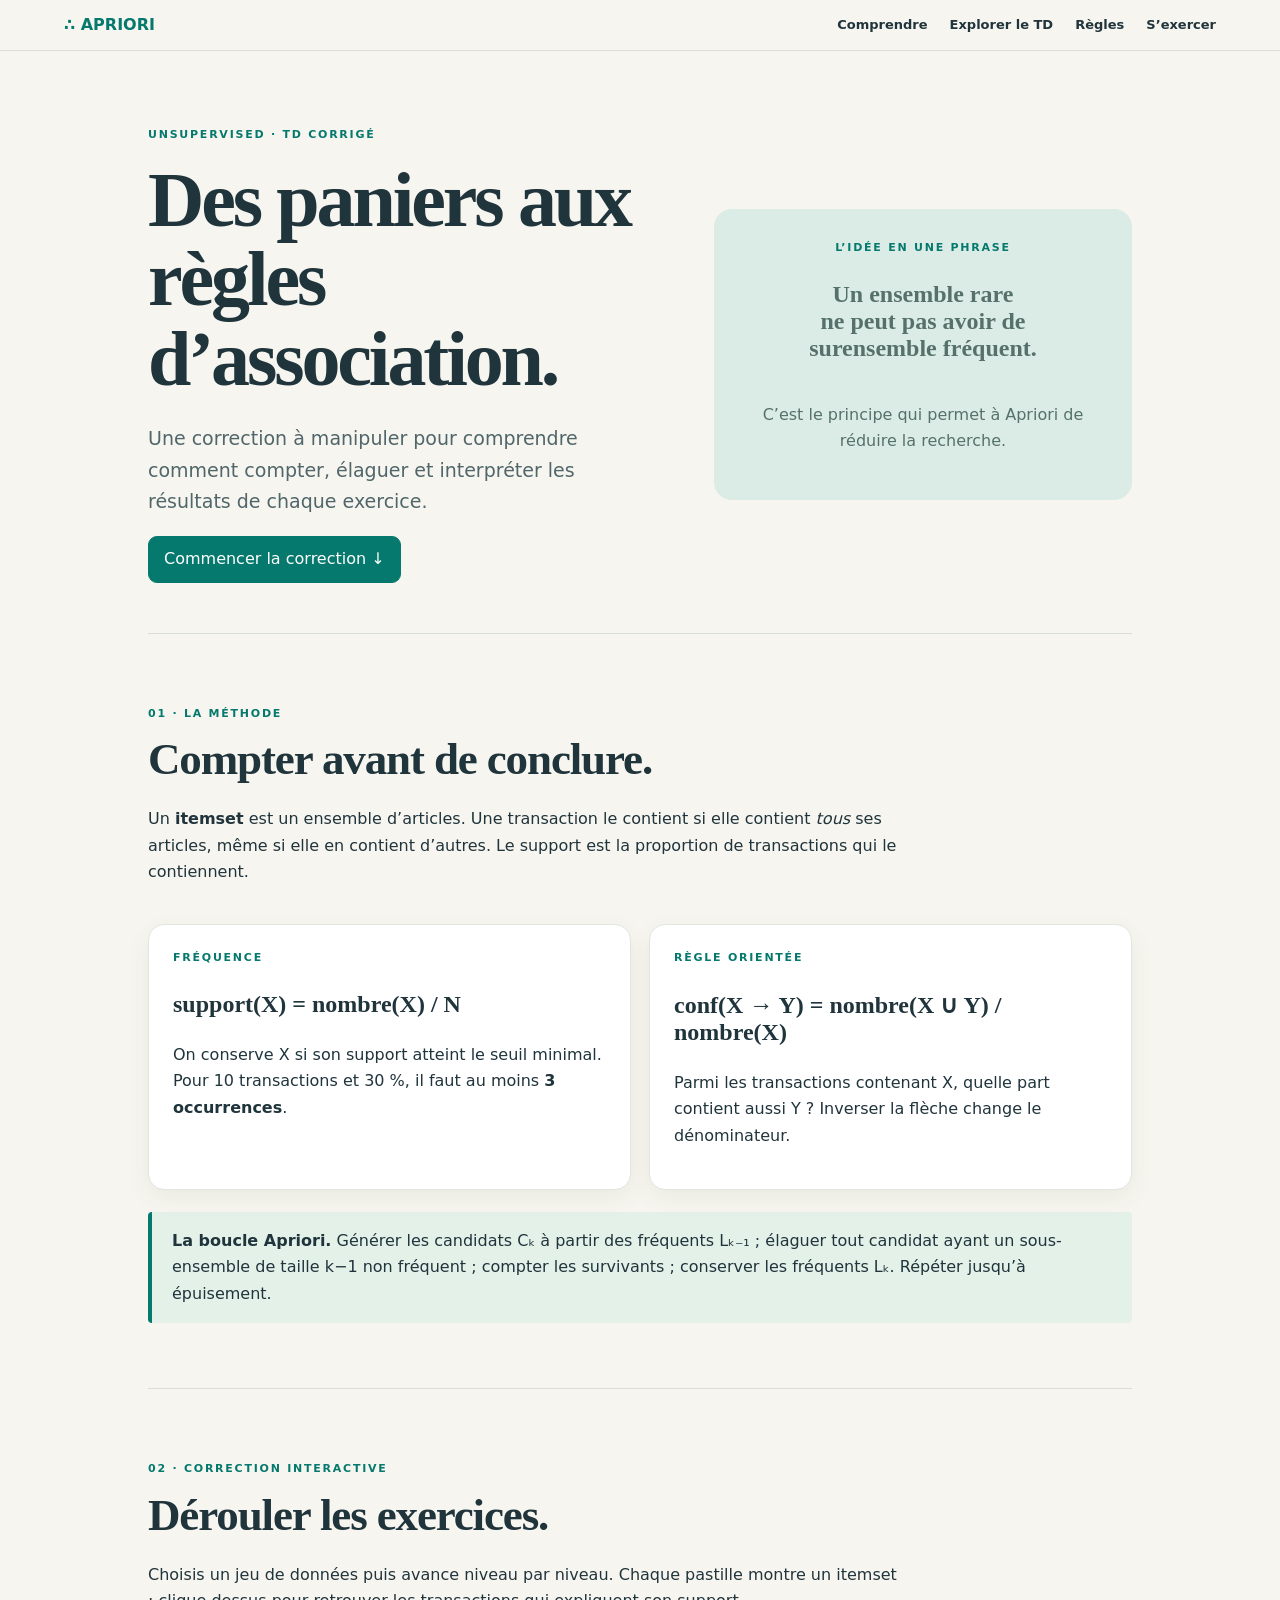
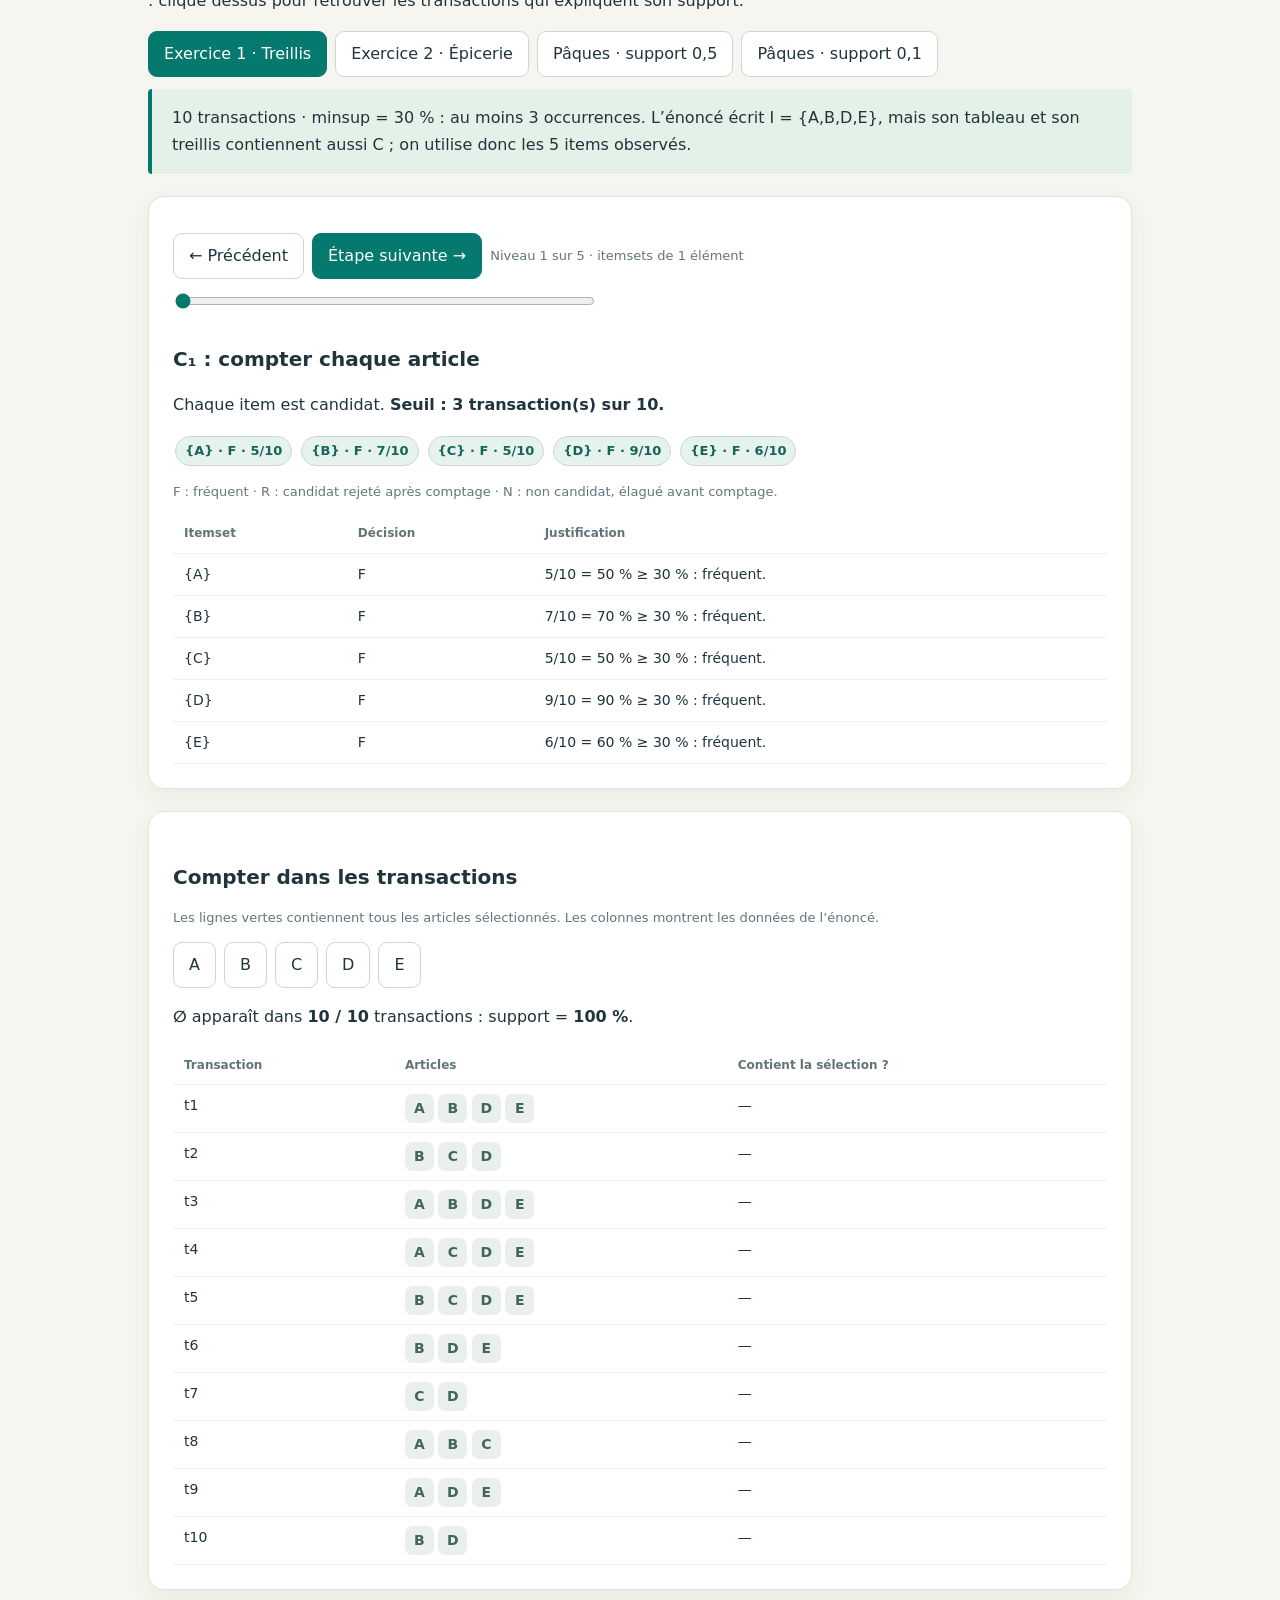
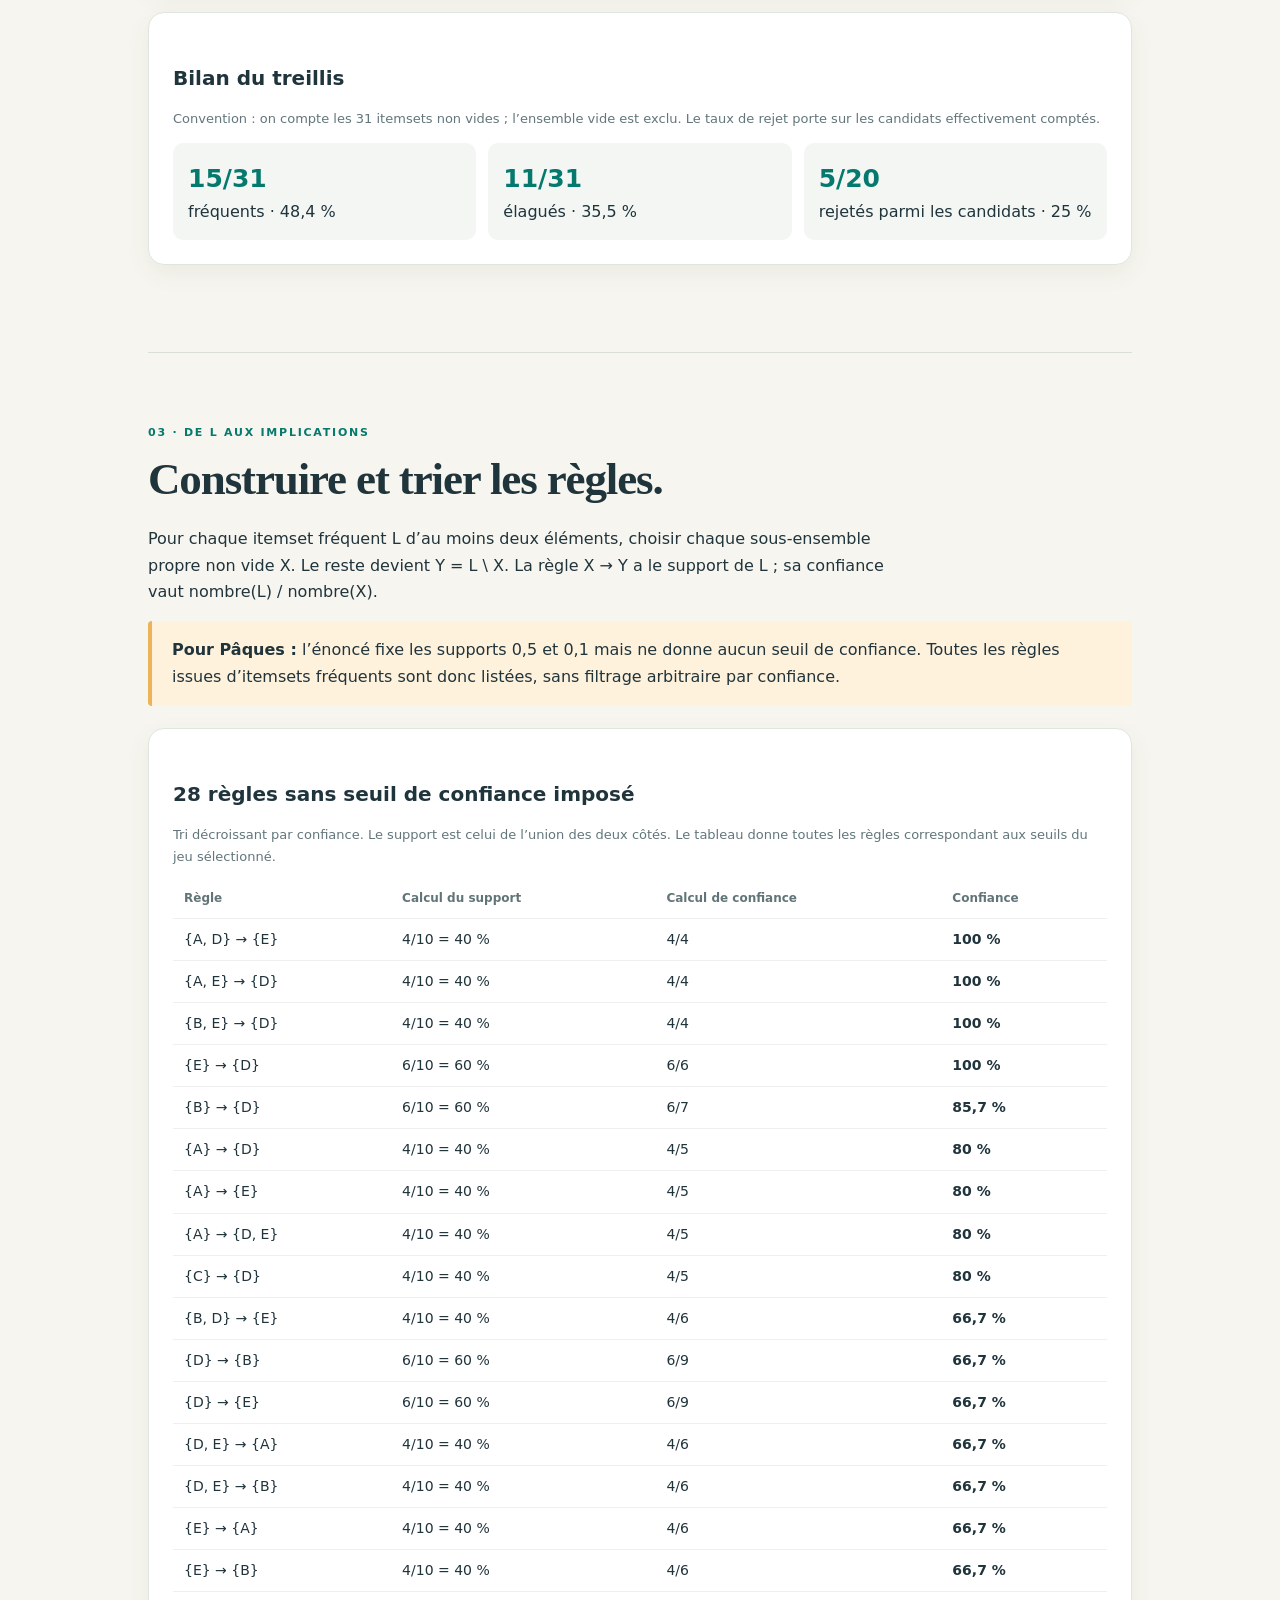
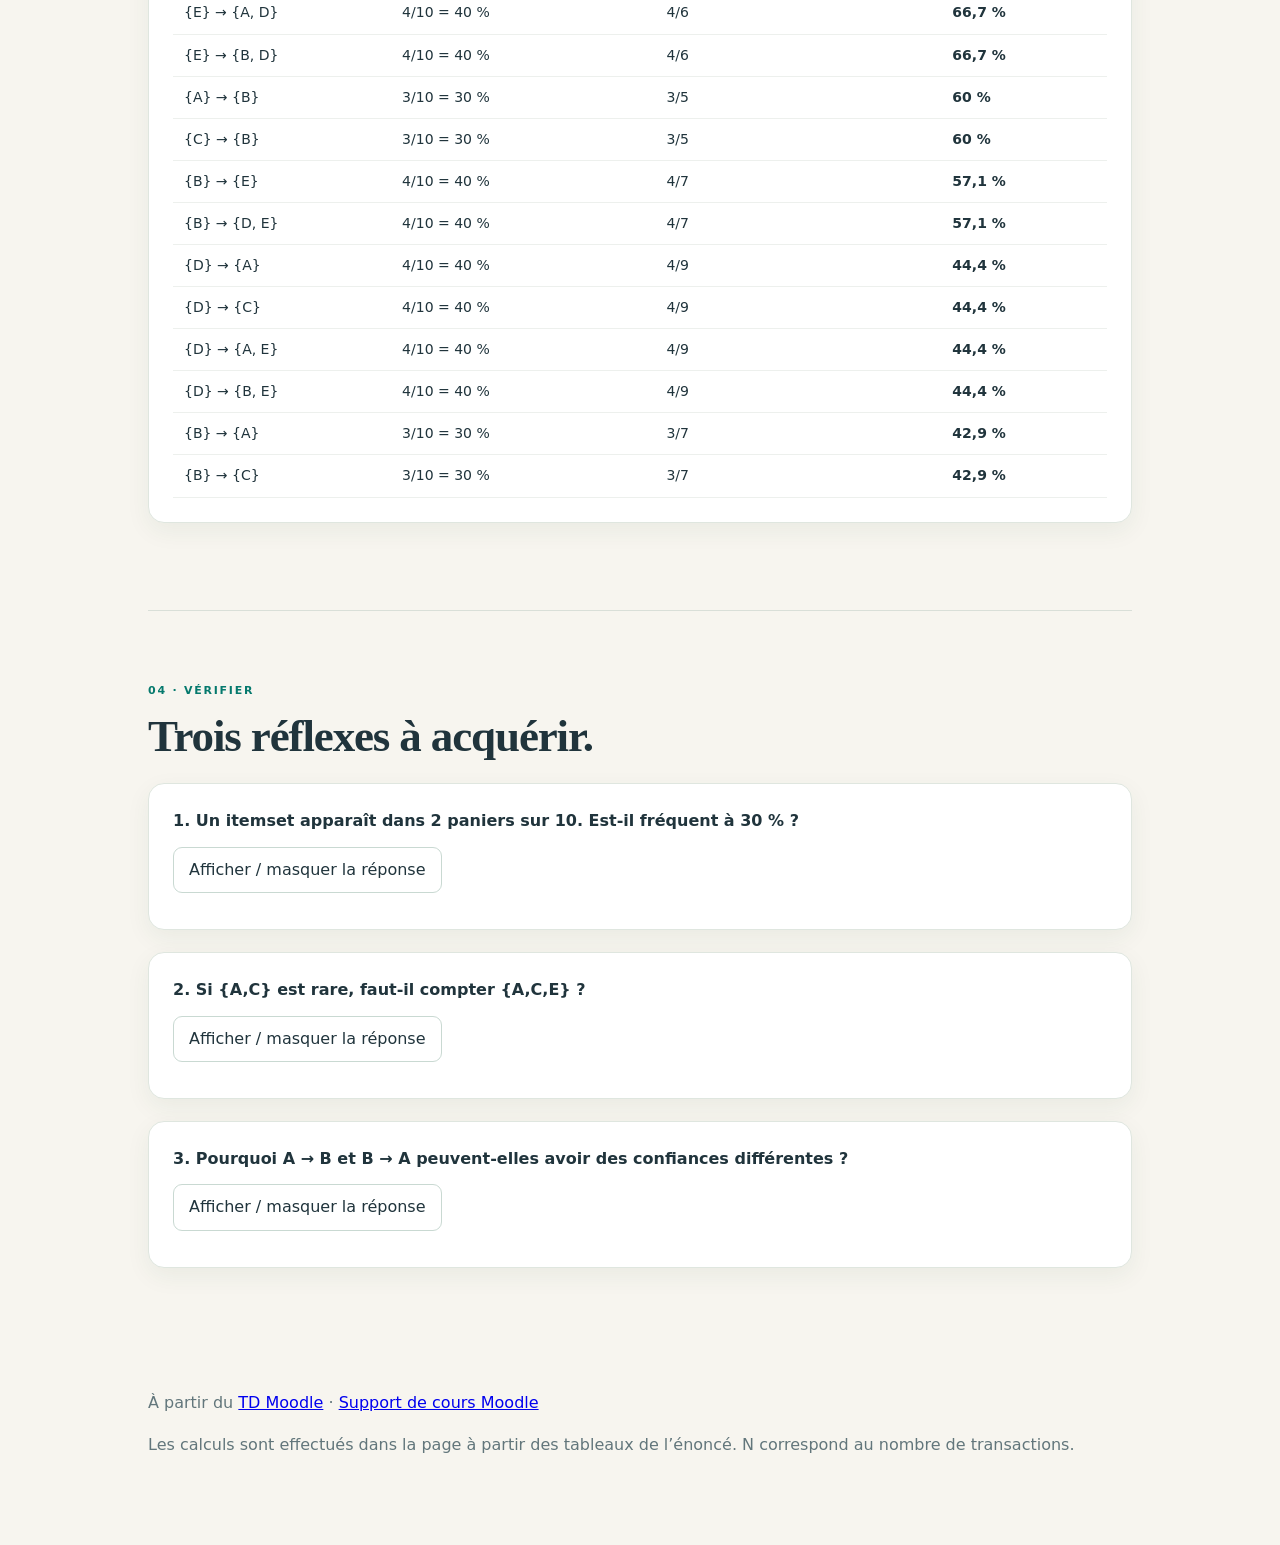
==== apriori/index.html @ 18567e79 "Add interactive learning sites and deployment guide" ====
<!doctype html><html lang="fr"><head><meta charset="utf-8"><meta name="viewport" content="width=device-width,initial-scale=1"><title>Comprendre Apriori</title><style>
:root{--ink:#20343c;--muted:#62767b;--paper:#f7f5ef;--teal:#05796d;--gold:#edb356;--red:#b44a48}*{box-sizing:border-box}body{margin:0;background:var(--paper);color:var(--ink);font:16px/1.65 system-ui,sans-serif}nav{position:sticky;top:0;background:#f7f5efed;backdrop-filter:blur(12px);z-index:4;border-bottom:1px solid #dadfd8;padding:12px 5%;display:flex;gap:22px;align-items:center;overflow:auto;white-space:nowrap}nav a{color:var(--ink);text-decoration:none;font-size:13px;font-weight:700}nav b{color:var(--teal);margin-right:auto}.wrap{max-width:1040px;margin:auto;padding:0 28px}header{padding:75px 0 50px;display:grid;grid-template-columns:1.1fr .9fr;gap:55px;align-items:center}h1{font:600 clamp(44px,7vw,78px)/1.02 Georgia,serif;letter-spacing:-.04em;margin:15px 0 25px}h2{font:600 clamp(32px,4vw,45px)/1.1 Georgia,serif;letter-spacing:-.025em;margin:10px 0 22px}h3{font-size:20px;margin:25px 0 8px}.eyebrow{text-transform:uppercase;letter-spacing:.16em;font-size:11px;font-weight:800;color:var(--teal)}.intro{font-size:19px;color:#50666a}.hero{background:#dbece6;border-radius:18px;padding:30px;min-height:240px;display:grid;place-content:center;text-align:center}.formula{font:600 24px Georgia,serif}.hero p{color:#56716b}section{padding:65px 0;border-top:1px solid #d9dfd8}.narrow{max-width:750px}.panel{background:white;border:1px solid #dfe6df;border-radius:16px;padding:24px;margin:22px 0;box-shadow:0 8px 25px #1d4a3510}.grid{display:grid;grid-template-columns:1fr 1fr;gap:18px}.note{padding:16px 20px;background:#e4f1e9;border-left:4px solid var(--teal);border-radius:4px}.warn{background:#fff2dc;border-color:var(--gold)}button,select{font:inherit}button,.tab{border:1px solid #c9d9d2;border-radius:9px;background:white;color:var(--ink);padding:9px 15px;cursor:pointer}button:hover{border-color:var(--teal)}button.active,.primary{background:var(--teal);border-color:var(--teal);color:white}.controls{display:flex;gap:8px;align-items:center;flex-wrap:wrap;margin:12px 0}.controls label{font-weight:700}.step{font-size:13px;color:var(--muted)}input[type=range]{accent-color:var(--teal);width:min(420px,100%)}.tablewrap{overflow:auto}table{width:100%;border-collapse:collapse;font-size:14px}td,th{text-align:left;border-bottom:1px solid #edf0ed;padding:9px 11px;vertical-align:top}th{font-size:12px;color:#617477}tr.hit{background:#dff3e8}tr.dim{opacity:.45}.chip{display:inline-block;background:#e6f2ed;color:#176558;border-radius:30px;padding:3px 9px;margin:2px;font-size:13px;font-weight:700}.rare{background:#fbe6e1;color:#9d3f38}.pruned{background:#edf0ef;color:#7d8985}.stage{animation:arrive .3s ease}@keyframes arrive{from{opacity:.4;transform:translateY(6px)}to{opacity:1;transform:translateY(0)}}.items{display:flex;flex-wrap:wrap;gap:5px}.item{display:inline-grid;place-content:center;min-width:29px;height:29px;padding:0 6px;border-radius:7px;background:#e8efec;color:#46635c;font-weight:700}.selected{background:var(--teal);color:white}.stats{display:flex;gap:12px;flex-wrap:wrap}.stat{flex:1;min-width:130px;background:#f3f6f3;padding:15px;border-radius:10px}.stat b{display:block;font-size:25px;color:var(--teal)}.small{font-size:13px;color:var(--muted)}.answer{display:none;background:#edf7f0;padding:14px;border-radius:8px}.answer.show{display:block}footer{padding:35px 0 70px;color:var(--muted)}@media(max-width:700px){header,.grid{grid-template-columns:1fr}header{padding:45px 0}section{padding:45px 0}nav{gap:14px}}
</style></head><body><nav><b>∴ APRIORI</b><a href="#base">Comprendre</a><a href="#explorer">Explorer le TD</a><a href="#regles">Règles</a><a href="#quiz">S’exercer</a></nav><main class="wrap"><header><div><div class="eyebrow">Unsupervised · TD corrigé</div><h1>Des paniers aux règles d’association.</h1><p class="intro">Une correction à manipuler pour comprendre comment compter, élaguer et interpréter les résultats de chaque exercice.</p><a href="#explorer"><button class="primary">Commencer la correction ↓</button></a></div><div class="hero"><div class="eyebrow">L’idée en une phrase</div><p class="formula">Un ensemble rare<br>ne peut pas avoir de<br>surensemble fréquent.</p><p>C’est le principe qui permet à Apriori de réduire la recherche.</p></div></header>
<section id="base"><div class="narrow"><span class="eyebrow">01 · La méthode</span><h2>Compter avant de conclure.</h2><p>Un <b>itemset</b> est un ensemble d’articles. Une transaction le contient si elle contient <em>tous</em> ses articles, même si elle en contient d’autres. Le support est la proportion de transactions qui le contiennent.</p></div><div class="grid"><div class="panel"><div class="eyebrow">Fréquence</div><p class="formula">support(X) = nombre(X) / N</p><p>On conserve X si son support atteint le seuil minimal. Pour 10 transactions et 30 %, il faut au moins <b>3 occurrences</b>.</p></div><div class="panel"><div class="eyebrow">Règle orientée</div><p class="formula">conf(X → Y) = nombre(X ∪ Y) / nombre(X)</p><p>Parmi les transactions contenant X, quelle part contient aussi Y ? Inverser la flèche change le dénominateur.</p></div></div><div class="note"><b>La boucle Apriori.</b> Générer les candidats Cₖ à partir des fréquents Lₖ₋₁ ; élaguer tout candidat ayant un sous-ensemble de taille k−1 non fréquent ; compter les survivants ; conserver les fréquents Lₖ. Répéter jusqu’à épuisement.</div></section>
<section id="explorer"><span class="eyebrow">02 · Correction interactive</span><h2>Dérouler les exercices.</h2><p class="narrow">Choisis un jeu de données puis avance niveau par niveau. Chaque pastille montre un itemset : clique dessus pour retrouver les transactions qui expliquent son support.</p><div class="controls" id="datasets"></div><div id="summary" class="note"></div><div class="panel"><div class="controls"><button id="prev">← Précédent</button><button id="next" class="primary">Étape suivante →</button><span class="step" id="stepLabel"></span></div><input id="level" type="range" min="1" max="5" value="1" aria-label="Niveau de l’algorithme"><div id="stage" class="stage"></div></div><div class="panel"><h3>Compter dans les transactions</h3><p class="small">Les lignes vertes contiennent tous les articles sélectionnés. Les colonnes montrent les données de l’énoncé.</p><div class="controls" id="itemControls"></div><div id="count"></div><div class="tablewrap"><table><thead><tr><th>Transaction</th><th>Articles</th><th>Contient la sélection ?</th></tr></thead><tbody id="tx"></tbody></table></div></div><div class="panel" id="bilan"></div></section>
<section id="regles"><span class="eyebrow">03 · De L aux implications</span><h2>Construire et trier les règles.</h2><p class="narrow">Pour chaque itemset fréquent L d’au moins deux éléments, choisir chaque sous-ensemble propre non vide X. Le reste devient Y = L \ X. La règle X → Y a le support de L ; sa confiance vaut nombre(L) / nombre(X).</p><div class="note warn"><b>Pour Pâques :</b> l’énoncé fixe les supports 0,5 et 0,1 mais ne donne aucun seuil de confiance. Toutes les règles issues d’itemsets fréquents sont donc listées, sans filtrage arbitraire par confiance.</div><div class="panel"><div id="ruleSummary"></div><div class="tablewrap"><table><thead><tr><th>Règle</th><th>Calcul du support</th><th>Calcul de confiance</th><th>Confiance</th></tr></thead><tbody id="rules"></tbody></table></div></div></section>
<section id="quiz"><span class="eyebrow">04 · Vérifier</span><h2>Trois réflexes à acquérir.</h2><div id="questions"></div></section><footer>À partir du <a href="https://moodle.univ-lille.fr/mod/resource/view.php?id=2220757">TD Moodle</a> · <a href="https://moodle.univ-lille.fr/mod/resource/view.php?id=2312103">Support de cours Moodle</a><p>Les calculs sont effectués dans la page à partir des tableaux de l’énoncé. N correspond au nombre de transactions.</p></footer></main><script>
const datasets=[{name:'Exercice 1 · Treillis',items:['A','B','C','D','E'],tx:['ABDE','BCD','ABDE','ACDE','BCDE','BDE','CD','ABC','ADE','BD'],threshold:.3,confidence:null,description:'10 transactions · minsup = 30 % : au moins 3 occurrences. L’énoncé écrit I = {A,B,D,E}, mais son tableau et son treillis contiennent aussi C ; on utilise donc les 5 items observés.'},{name:'Exercice 2 · Épicerie',items:['H','B','K','O','C'],names:{H:'HotDogs',B:'Buns',K:'Ketchup',O:'Coke',C:'Chips'},tx:['HBK','HB','HOC','CO','CK','HOC'],threshold:.333,confidence:.6,description:'6 transactions · minsup = 33,3 % : au moins 2 occurrences · minconf = 60 %. H = HotDogs, B = Buns, K = Ketchup, O = Coke, C = Chips.'},{name:'Pâques · support 0,5',items:['1','2','3','4','5'],tx:['145','125','5','345','12345','15','145','23'],threshold:.5,confidence:null,description:'8 achats · minsup = 0,5 : au moins 4 occurrences. Les chiffres désignent les produits du tableau.'},{name:'Pâques · support 0,1',items:['1','2','3','4','5'],tx:['145','125','5','345','12345','15','145','23'],threshold:.1,confidence:null,description:'8 achats · minsup = 0,1 : au moins 1 occurrence. Aucun seuil de confiance n’est indiqué dans l’énoncé.'}];
let selected=0,level=1,chosen=[];const $=id=>document.getElementById(id);const contains=(t,s)=>[...s].every(x=>t.includes(x));const combos=(a,k)=>{if(k===0)return [''];if(k>a.length)return [];return combos(a.slice(1),k-1).map(x=>a[0]+x).concat(combos(a.slice(1),k))};const count=(d,s)=>d.tx.filter(t=>contains(t,s)).length;const fmt=(n)=>Number((100*n).toFixed(1)).toLocaleString('fr-FR')+' %';const set=s=>'{'+[...s].join(', ')+'}';
function calculate(d){let levels=[],prev=[];for(let k=1;k<=d.items.length;k++){let all=combos(d.items,k);let rows=all.map(s=>{let missing=k>1?combos([...s],k-1).filter(x=>!prev.includes(x)):[];let c=count(d,s);return {s,c,missing,status:missing.length?'N':c/d.tx.length+1e-10>=d.threshold?'F':'R'}});levels.push(rows);prev=rows.filter(r=>r.status==='F').map(r=>r.s)}return levels}
function show(){let d=datasets[selected],ls=calculate(d),n=d.tx.length;$('datasets').innerHTML=datasets.map((x,i)=>`<button class="${i===selected?'active':''}" onclick="chooseData(${i})">${x.name}</button>`).join('');$('summary').textContent=d.description;$('level').value=level;$('stepLabel').textContent=`Niveau ${level} sur ${d.items.length} · itemsets de ${level} élément${level>1?'s':''}`;let rows=ls[level-1];$('stage').innerHTML=`<h3>${level===1?'C₁ : compter chaque article':'C'+level+' : générer, élaguer, compter'}</h3><p>${level===1?'Chaque item est candidat.':'Un candidat ne survit que si tous ses sous-ensembles immédiats sont fréquents au niveau précédent.'} <b>Seuil : ${Math.ceil(d.threshold*n-1e-9)} transaction(s) sur ${n}.</b></p><div class="items">${rows.map(r=>`<button class="chip ${r.status==='R'?'rare':r.status==='N'?'pruned':''}" onclick="chooseItem('${r.s}')" title="Voir le comptage">${set(r.s)} · ${r.status}${r.status==='N'?'':' · '+r.c+'/'+n}</button>`).join('')}</div><p class="small">F : fréquent · R : candidat rejeté après comptage · N : non candidat, élagué avant comptage.</p><div class="tablewrap"><table><thead><tr><th>Itemset</th><th>Décision</th><th>Justification</th></tr></thead><tbody>${rows.map(r=>`<tr><td>${set(r.s)}</td><td>${r.status}</td><td>${r.status==='N'?'Élagué : '+r.missing.map(set).join(', ')+' non fréquent(s).':`${r.c}/${n} = ${fmt(r.c/n)} ${r.status==='F'?'≥':'<'} ${fmt(d.threshold)} : ${r.status==='F'?'fréquent':'candidat rare'}.`}</td></tr>`).join('')}</tbody></table></div>`;let all=ls.flat(),f=all.filter(x=>x.status==='F').length,r=all.filter(x=>x.status==='R').length,nn=all.filter(x=>x.status==='N').length,total=all.length;$('bilan').innerHTML=`<h3>Bilan du treillis</h3><p class="small">Convention : on compte les ${total} itemsets non vides ; l’ensemble vide est exclu. Le taux de rejet porte sur les candidats effectivement comptés.</p><div class="stats"><div class="stat"><b>${f}/${total}</b>fréquents · ${fmt(f/total)}</div><div class="stat"><b>${nn}/${total}</b>élagués · ${fmt(nn/total)}</div><div class="stat"><b>${r}/${f+r}</b>rejetés parmi les candidats · ${fmt(r/(f+r))}</div></div>`;renderTx();renderRules();}
function chooseData(i){selected=i;level=1;chosen=[];show()}function chooseItem(s){chosen=[...s];renderTx()}function toggle(x){chosen.includes(x)?chosen=chosen.filter(y=>y!==x):chosen.push(x);renderTx()}function renderTx(){let d=datasets[selected],s=chosen.join(''),n=count(d,s);$('itemControls').innerHTML=d.items.map(x=>`<button class="${chosen.includes(x)?'active':''}" onclick="toggle('${x}')">${d.names?d.names[x]:x}</button>`).join('');$('count').innerHTML=`<p><b>${s?set(s):'∅'}</b> apparaît dans <b>${n} / ${d.tx.length}</b> transactions : support = <b>${fmt(n/d.tx.length)}</b>.</p>`;$('tx').innerHTML=d.tx.map((t,i)=>`<tr class="${s?(contains(t,s)?'hit':'dim'):''}"><td>t${i+1}</td><td>${[...t].map(x=>`<span class="item ${chosen.includes(x)?'selected':''}">${x}</span>`).join(' ')}</td><td>${s?(contains(t,s)?'Oui':'Non'):'—'}</td></tr>`).join('')}
function renderRules(){let d=datasets[selected],ls=calculate(d),out=[];ls.flat().filter(r=>r.status==='F'&&r.s.length>=2).forEach(r=>{for(let k=1;k<r.s.length;k++)combos([...r.s],k).forEach(a=>{let b=[...r.s].filter(x=>!a.includes(x)).join(''),ca=count(d,a),conf=r.c/ca;if(d.confidence===null||conf+1e-10>=d.confidence)out.push({a,b,c:r.c,ca,conf})})});out.sort((a,b)=>b.conf-a.conf||a.a.localeCompare(b.a));$('ruleSummary').innerHTML=`<h3>${out.length} règles ${d.confidence===null?'sans seuil de confiance imposé':'avec confiance ≥ '+fmt(d.confidence)}</h3><p class="small">Tri décroissant par confiance. Le support est celui de l’union des deux côtés. Le tableau donne toutes les règles correspondant aux seuils du jeu sélectionné.</p>`;$('rules').innerHTML=out.map(r=>`<tr><td>${set(r.a)} → ${set(r.b)}</td><td>${r.c}/${d.tx.length} = ${fmt(r.c/d.tx.length)}</td><td>${r.c}/${r.ca}</td><td><b>${fmt(r.conf)}</b></td></tr>`).join('')}
$('prev').onclick=()=>{level=Math.max(1,level-1);show()};$('next').onclick=()=>{level=Math.min(datasets[selected].items.length,level+1);show()};$('level').oninput=e=>{level=+e.target.value;show()};let qs=[['Un itemset apparaît dans 2 paniers sur 10. Est-il fréquent à 30 % ?','Non : 2/10 = 20 %, inférieur à 30 %.'],['Si {A,C} est rare, faut-il compter {A,C,E} ?','Non : son support ne peut pas dépasser celui de {A,C}. Apriori l’élague avant comptage.'],['Pourquoi A → B et B → A peuvent-elles avoir des confiances différentes ?','Le numérateur est le même : nombre(A,B). Les dénominateurs sont respectivement nombre(A) et nombre(B).']];$('questions').innerHTML=qs.map((q,i)=>`<div class="panel"><b>${i+1}. ${q[0]}</b><div class="controls"><button onclick="document.getElementById('a${i}').classList.toggle('show')">Afficher / masquer la réponse</button></div><div class="answer" id="a${i}">${q[1]}</div></div>`).join('');show();
</script></body></html>
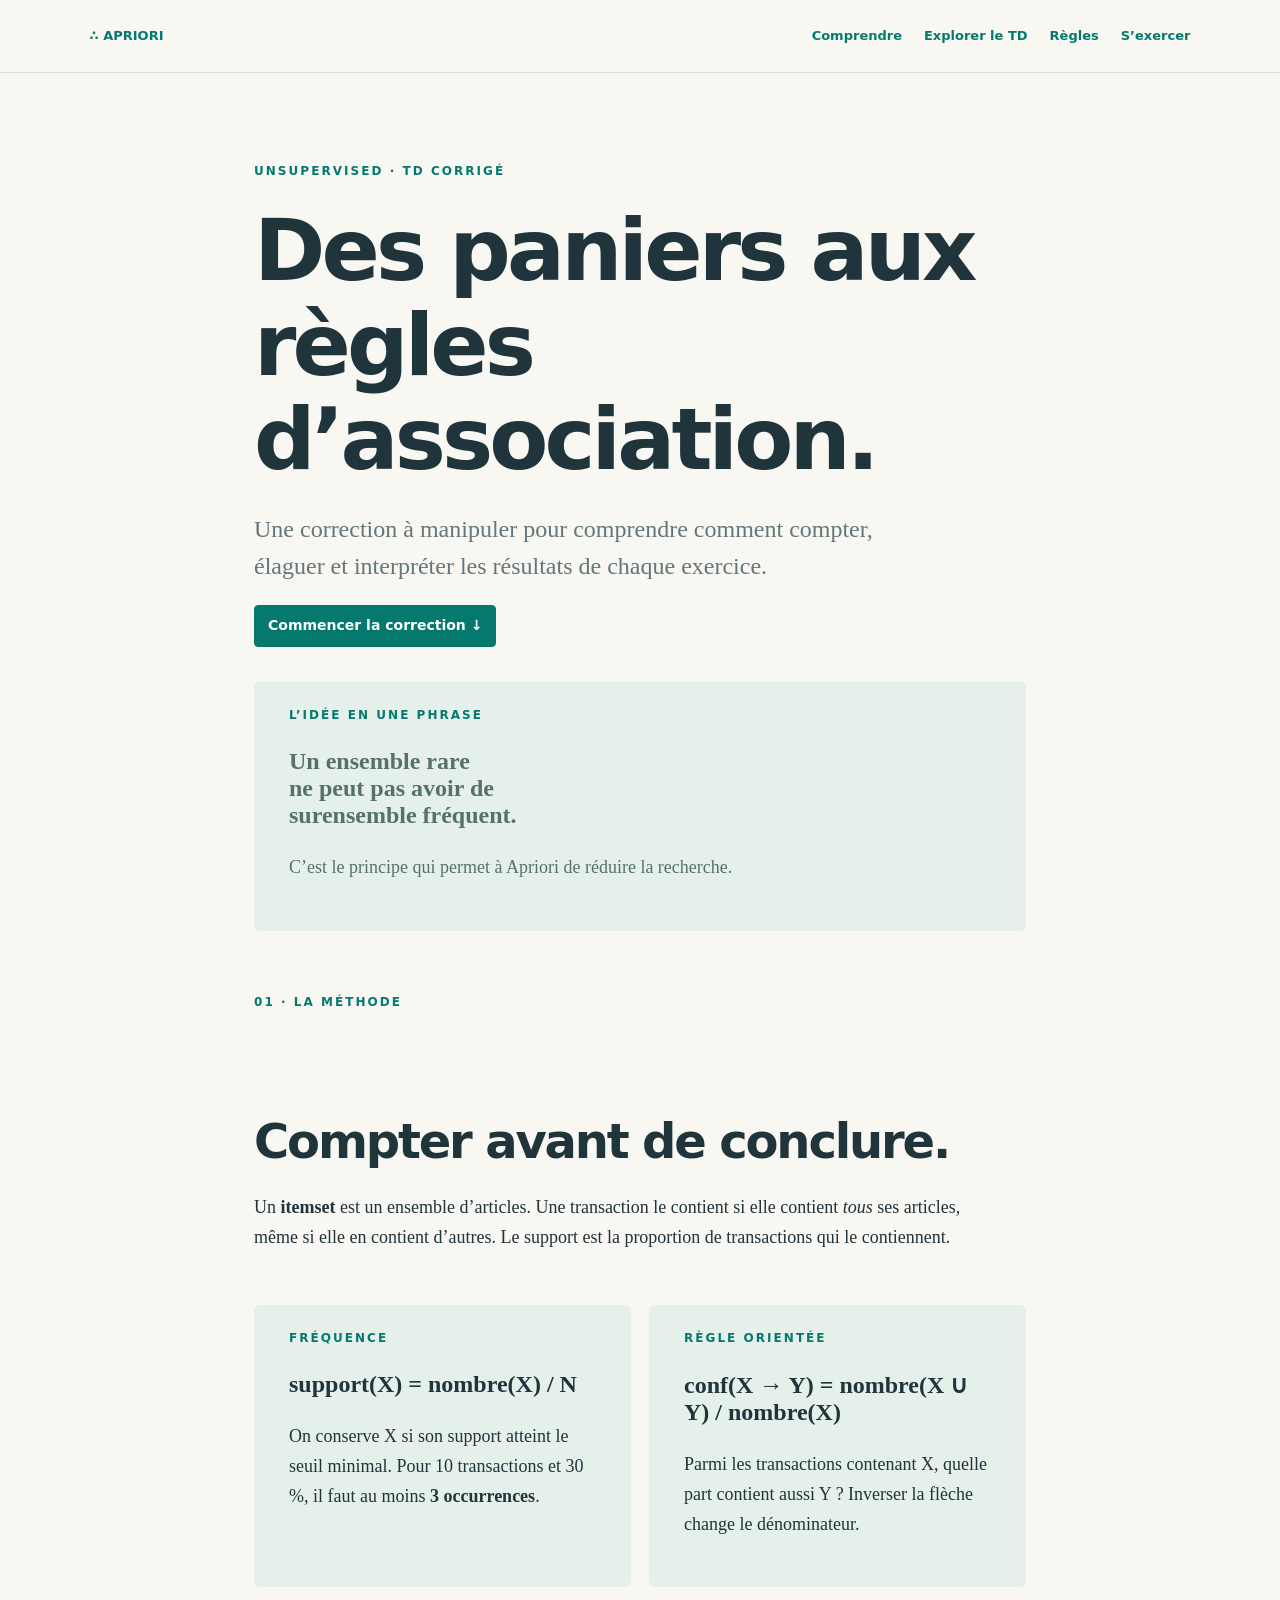
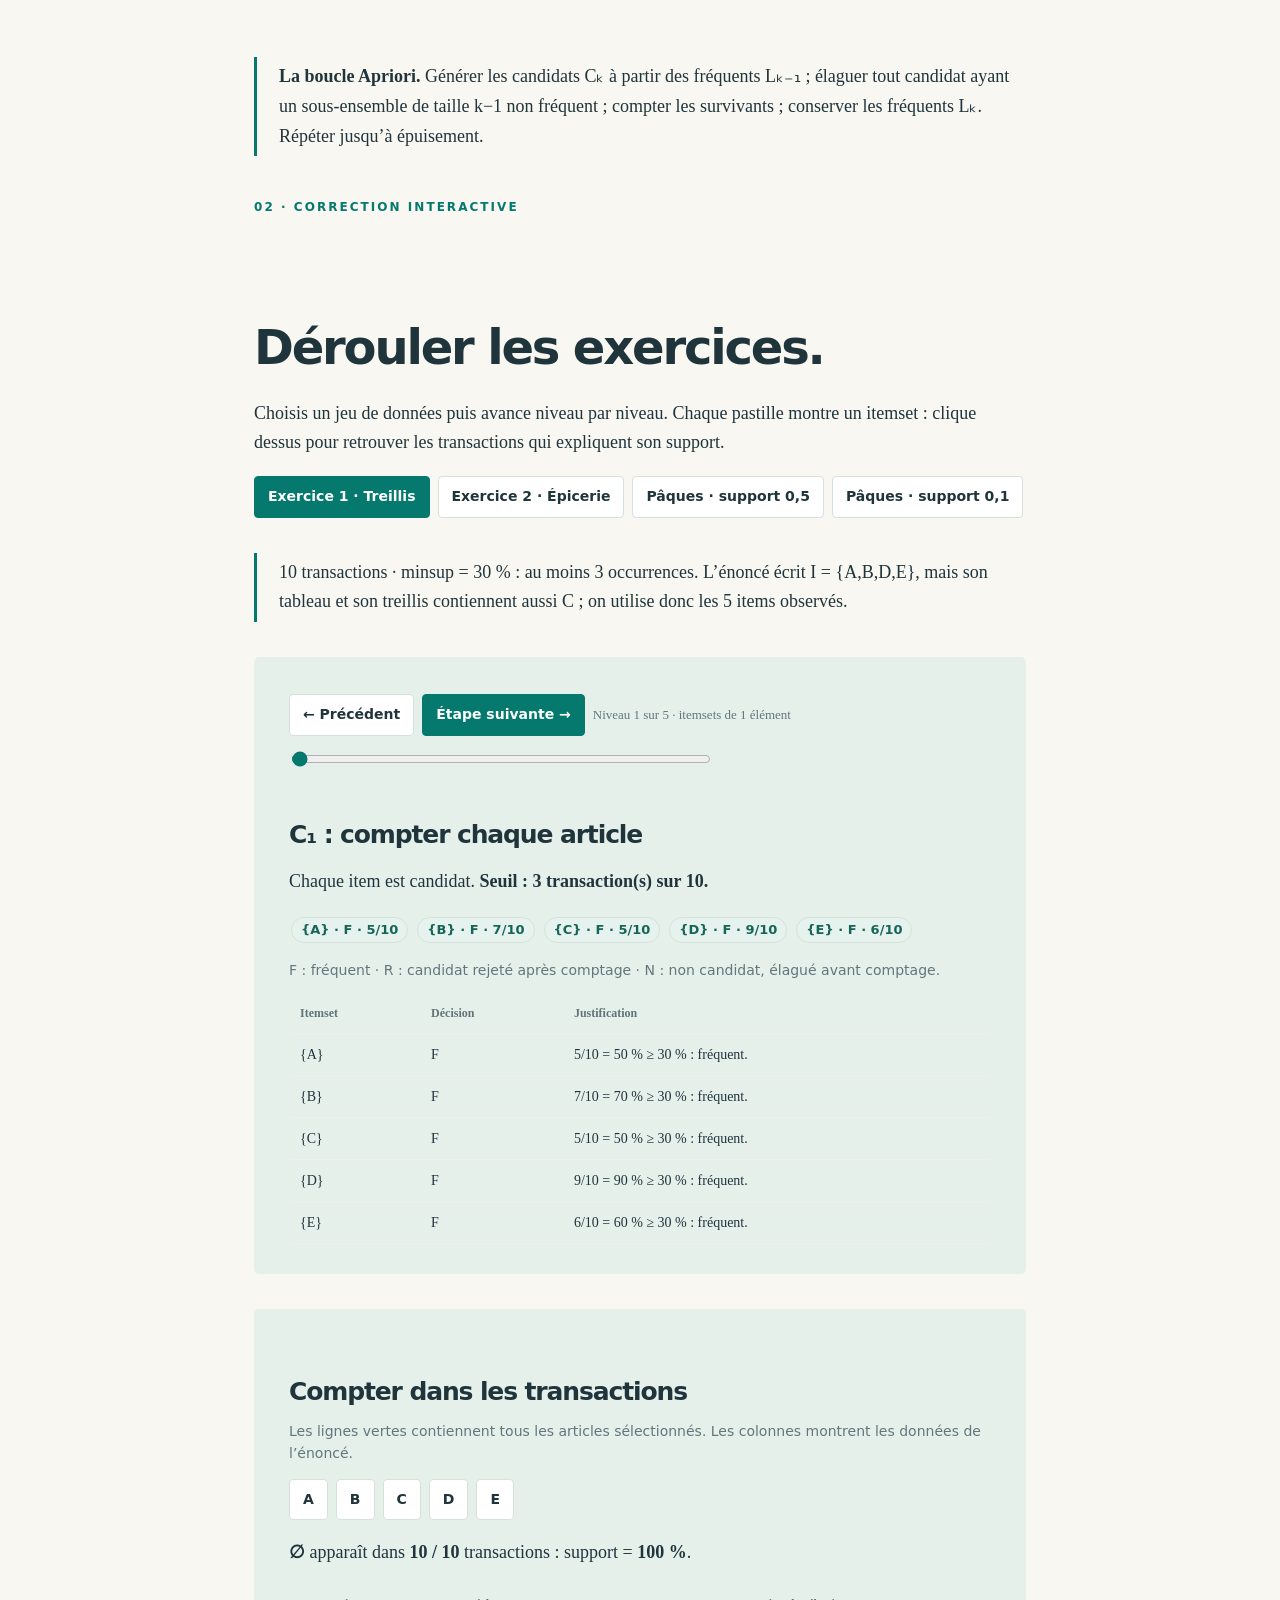
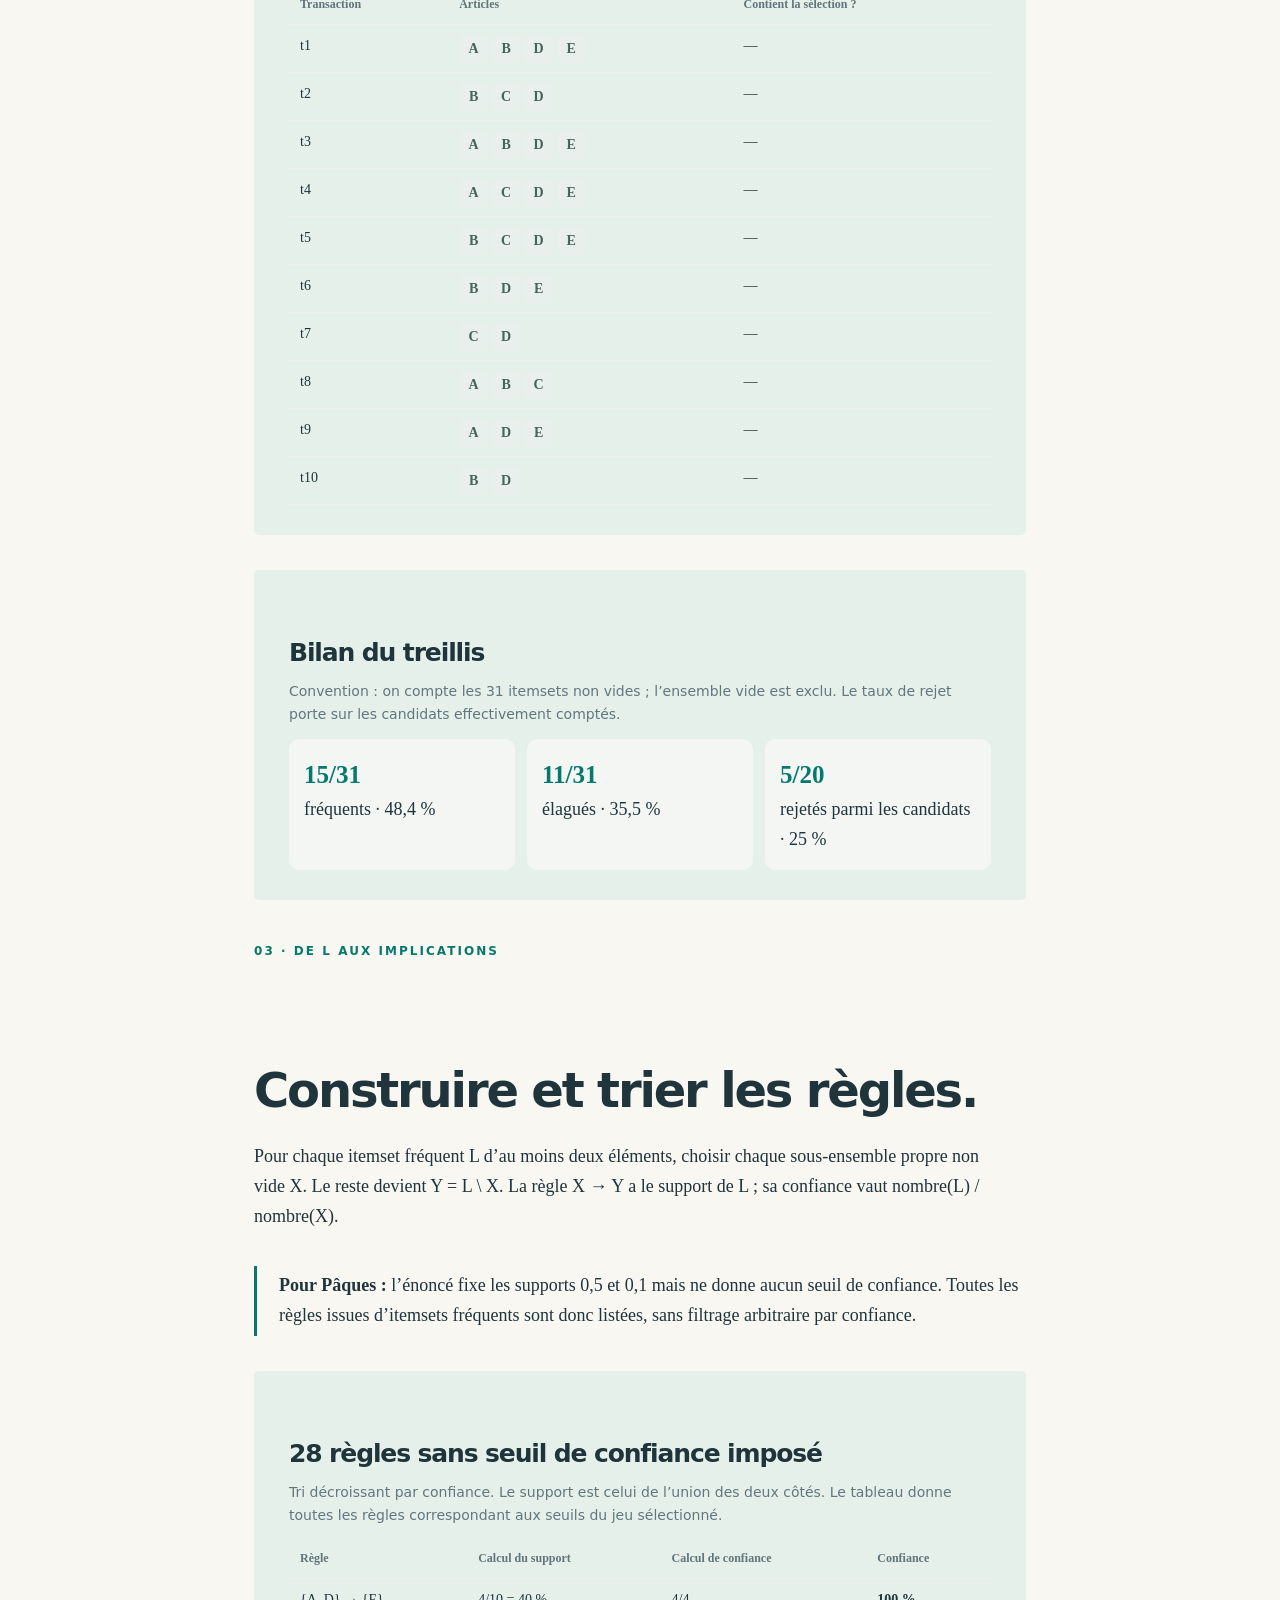
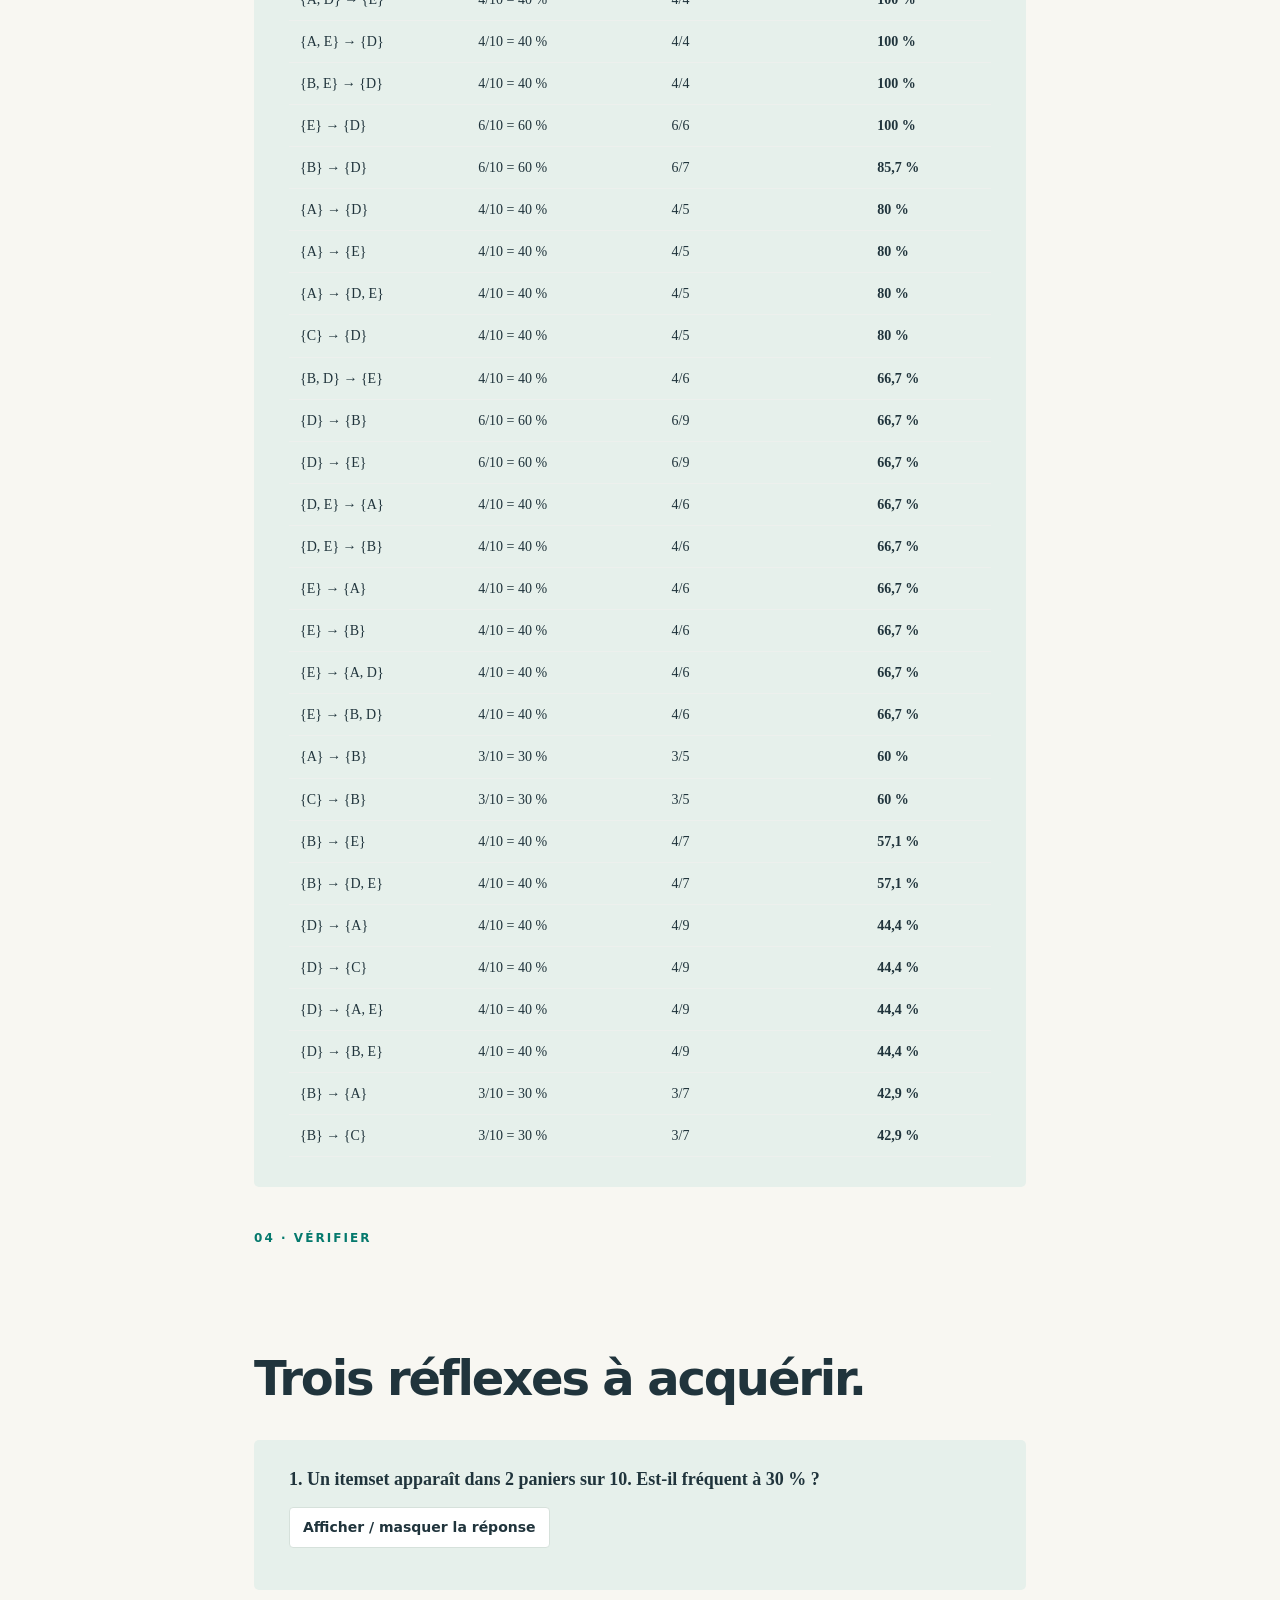
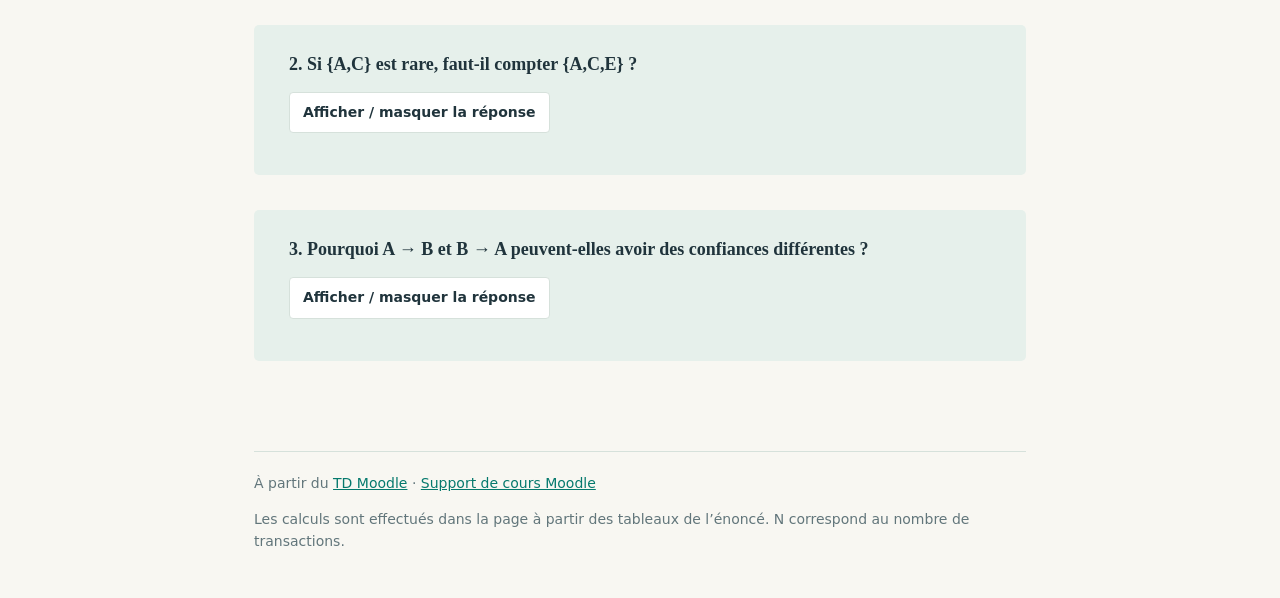
==== commit 97f296e7: "Unify learning site styles" ====
--- a/apriori/index.html
+++ b/apriori/index.html
@@ -1,6 +1,4 @@
-<!doctype html><html lang="fr"><head><meta charset="utf-8"><meta name="viewport" content="width=device-width,initial-scale=1"><title>Comprendre Apriori</title><style>
-:root{--ink:#20343c;--muted:#62767b;--paper:#f7f5ef;--teal:#05796d;--gold:#edb356;--red:#b44a48}*{box-sizing:border-box}body{margin:0;background:var(--paper);color:var(--ink);font:16px/1.65 system-ui,sans-serif}nav{position:sticky;top:0;background:#f7f5efed;backdrop-filter:blur(12px);z-index:4;border-bottom:1px solid #dadfd8;padding:12px 5%;display:flex;gap:22px;align-items:center;overflow:auto;white-space:nowrap}nav a{color:var(--ink);text-decoration:none;font-size:13px;font-weight:700}nav b{color:var(--teal);margin-right:auto}.wrap{max-width:1040px;margin:auto;padding:0 28px}header{padding:75px 0 50px;display:grid;grid-template-columns:1.1fr .9fr;gap:55px;align-items:center}h1{font:600 clamp(44px,7vw,78px)/1.02 Georgia,serif;letter-spacing:-.04em;margin:15px 0 25px}h2{font:600 clamp(32px,4vw,45px)/1.1 Georgia,serif;letter-spacing:-.025em;margin:10px 0 22px}h3{font-size:20px;margin:25px 0 8px}.eyebrow{text-transform:uppercase;letter-spacing:.16em;font-size:11px;font-weight:800;color:var(--teal)}.intro{font-size:19px;color:#50666a}.hero{background:#dbece6;border-radius:18px;padding:30px;min-height:240px;display:grid;place-content:center;text-align:center}.formula{font:600 24px Georgia,serif}.hero p{color:#56716b}section{padding:65px 0;border-top:1px solid #d9dfd8}.narrow{max-width:750px}.panel{background:white;border:1px solid #dfe6df;border-radius:16px;padding:24px;margin:22px 0;box-shadow:0 8px 25px #1d4a3510}.grid{display:grid;grid-template-columns:1fr 1fr;gap:18px}.note{padding:16px 20px;background:#e4f1e9;border-left:4px solid var(--teal);border-radius:4px}.warn{background:#fff2dc;border-color:var(--gold)}button,select{font:inherit}button,.tab{border:1px solid #c9d9d2;border-radius:9px;background:white;color:var(--ink);padding:9px 15px;cursor:pointer}button:hover{border-color:var(--teal)}button.active,.primary{background:var(--teal);border-color:var(--teal);color:white}.controls{display:flex;gap:8px;align-items:center;flex-wrap:wrap;margin:12px 0}.controls label{font-weight:700}.step{font-size:13px;color:var(--muted)}input[type=range]{accent-color:var(--teal);width:min(420px,100%)}.tablewrap{overflow:auto}table{width:100%;border-collapse:collapse;font-size:14px}td,th{text-align:left;border-bottom:1px solid #edf0ed;padding:9px 11px;vertical-align:top}th{font-size:12px;color:#617477}tr.hit{background:#dff3e8}tr.dim{opacity:.45}.chip{display:inline-block;background:#e6f2ed;color:#176558;border-radius:30px;padding:3px 9px;margin:2px;font-size:13px;font-weight:700}.rare{background:#fbe6e1;color:#9d3f38}.pruned{background:#edf0ef;color:#7d8985}.stage{animation:arrive .3s ease}@keyframes arrive{from{opacity:.4;transform:translateY(6px)}to{opacity:1;transform:translateY(0)}}.items{display:flex;flex-wrap:wrap;gap:5px}.item{display:inline-grid;place-content:center;min-width:29px;height:29px;padding:0 6px;border-radius:7px;background:#e8efec;color:#46635c;font-weight:700}.selected{background:var(--teal);color:white}.stats{display:flex;gap:12px;flex-wrap:wrap}.stat{flex:1;min-width:130px;background:#f3f6f3;padding:15px;border-radius:10px}.stat b{display:block;font-size:25px;color:var(--teal)}.small{font-size:13px;color:var(--muted)}.answer{display:none;background:#edf7f0;padding:14px;border-radius:8px}.answer.show{display:block}footer{padding:35px 0 70px;color:var(--muted)}@media(max-width:700px){header,.grid{grid-template-columns:1fr}header{padding:45px 0}section{padding:45px 0}nav{gap:14px}}
-</style></head><body><nav><b>∴ APRIORI</b><a href="#base">Comprendre</a><a href="#explorer">Explorer le TD</a><a href="#regles">Règles</a><a href="#quiz">S’exercer</a></nav><main class="wrap"><header><div><div class="eyebrow">Unsupervised · TD corrigé</div><h1>Des paniers aux règles d’association.</h1><p class="intro">Une correction à manipuler pour comprendre comment compter, élaguer et interpréter les résultats de chaque exercice.</p><a href="#explorer"><button class="primary">Commencer la correction ↓</button></a></div><div class="hero"><div class="eyebrow">L’idée en une phrase</div><p class="formula">Un ensemble rare<br>ne peut pas avoir de<br>surensemble fréquent.</p><p>C’est le principe qui permet à Apriori de réduire la recherche.</p></div></header>
+<!doctype html><html lang="fr" data-course="apriori"><head><meta charset="utf-8"><meta name="viewport" content="width=device-width,initial-scale=1"><title>Comprendre Apriori</title><link rel="stylesheet" href="../styles.css"></head><body><nav><b>∴ APRIORI</b><a href="#base">Comprendre</a><a href="#explorer">Explorer le TD</a><a href="#regles">Règles</a><a href="#quiz">S’exercer</a></nav><main class="wrap"><header><div><div class="eyebrow">Unsupervised · TD corrigé</div><h1>Des paniers aux règles d’association.</h1><p class="intro">Une correction à manipuler pour comprendre comment compter, élaguer et interpréter les résultats de chaque exercice.</p><a href="#explorer"><button class="primary">Commencer la correction ↓</button></a></div><div class="hero"><div class="eyebrow">L’idée en une phrase</div><p class="formula">Un ensemble rare<br>ne peut pas avoir de<br>surensemble fréquent.</p><p>C’est le principe qui permet à Apriori de réduire la recherche.</p></div></header>
 <section id="base"><div class="narrow"><span class="eyebrow">01 · La méthode</span><h2>Compter avant de conclure.</h2><p>Un <b>itemset</b> est un ensemble d’articles. Une transaction le contient si elle contient <em>tous</em> ses articles, même si elle en contient d’autres. Le support est la proportion de transactions qui le contiennent.</p></div><div class="grid"><div class="panel"><div class="eyebrow">Fréquence</div><p class="formula">support(X) = nombre(X) / N</p><p>On conserve X si son support atteint le seuil minimal. Pour 10 transactions et 30 %, il faut au moins <b>3 occurrences</b>.</p></div><div class="panel"><div class="eyebrow">Règle orientée</div><p class="formula">conf(X → Y) = nombre(X ∪ Y) / nombre(X)</p><p>Parmi les transactions contenant X, quelle part contient aussi Y ? Inverser la flèche change le dénominateur.</p></div></div><div class="note"><b>La boucle Apriori.</b> Générer les candidats Cₖ à partir des fréquents Lₖ₋₁ ; élaguer tout candidat ayant un sous-ensemble de taille k−1 non fréquent ; compter les survivants ; conserver les fréquents Lₖ. Répéter jusqu’à épuisement.</div></section>
 <section id="explorer"><span class="eyebrow">02 · Correction interactive</span><h2>Dérouler les exercices.</h2><p class="narrow">Choisis un jeu de données puis avance niveau par niveau. Chaque pastille montre un itemset : clique dessus pour retrouver les transactions qui expliquent son support.</p><div class="controls" id="datasets"></div><div id="summary" class="note"></div><div class="panel"><div class="controls"><button id="prev">← Précédent</button><button id="next" class="primary">Étape suivante →</button><span class="step" id="stepLabel"></span></div><input id="level" type="range" min="1" max="5" value="1" aria-label="Niveau de l’algorithme"><div id="stage" class="stage"></div></div><div class="panel"><h3>Compter dans les transactions</h3><p class="small">Les lignes vertes contiennent tous les articles sélectionnés. Les colonnes montrent les données de l’énoncé.</p><div class="controls" id="itemControls"></div><div id="count"></div><div class="tablewrap"><table><thead><tr><th>Transaction</th><th>Articles</th><th>Contient la sélection ?</th></tr></thead><tbody id="tx"></tbody></table></div></div><div class="panel" id="bilan"></div></section>
 <section id="regles"><span class="eyebrow">03 · De L aux implications</span><h2>Construire et trier les règles.</h2><p class="narrow">Pour chaque itemset fréquent L d’au moins deux éléments, choisir chaque sous-ensemble propre non vide X. Le reste devient Y = L \ X. La règle X → Y a le support de L ; sa confiance vaut nombre(L) / nombre(X).</p><div class="note warn"><b>Pour Pâques :</b> l’énoncé fixe les supports 0,5 et 0,1 mais ne donne aucun seuil de confiance. Toutes les règles issues d’itemsets fréquents sont donc listées, sans filtrage arbitraire par confiance.</div><div class="panel"><div id="ruleSummary"></div><div class="tablewrap"><table><thead><tr><th>Règle</th><th>Calcul du support</th><th>Calcul de confiance</th><th>Confiance</th></tr></thead><tbody id="rules"></tbody></table></div></div></section>
--- a/styles.css
+++ b/styles.css
@@ -0,0 +1,260 @@
+/* Composants de arbres-rouge-noir */
+html[data-course="arbres-rouge-noir"]{--ink:#272523;--red:#b73932;--paper:#f8f7f2;--muted:#77716c}
+:where(html[data-course="arbres-rouge-noir"]) *{box-sizing:border-box}
+:where(html[data-course="arbres-rouge-noir"]) body{margin:0;background:var(--paper);color:var(--ink);font:18px/1.65 Georgia,serif}
+:where(html[data-course="arbres-rouge-noir"]) header{padding:26px 7vw;border-bottom:1px solid #ddd;display:flex;justify-content:space-between;font:600 12px/1.4 system-ui;letter-spacing:.14em;text-transform:uppercase}
+:where(html[data-course="arbres-rouge-noir"]) header span{color:var(--red)}
+:where(html[data-course="arbres-rouge-noir"]) main{max-width:820px;margin:auto;padding:0 24px}
+:where(html[data-course="arbres-rouge-noir"]) h1,:where(html[data-course="arbres-rouge-noir"]) h2,:where(html[data-course="arbres-rouge-noir"]) h3{font-family:system-ui;line-height:1.1;letter-spacing:-.045em}
+:where(html[data-course="arbres-rouge-noir"]) h1{font-size:clamp(48px,9vw,86px);margin:24px 0}
+:where(html[data-course="arbres-rouge-noir"]) h2{font-size:clamp(32px,5vw,48px);margin:100px 0 25px}
+:where(html[data-course="arbres-rouge-noir"]) h3{font-size:25px;margin-top:44px}
+:where(html[data-course="arbres-rouge-noir"]) .hero{padding:90px 0 55px}
+:where(html[data-course="arbres-rouge-noir"]) .eyebrow,:where(html[data-course="arbres-rouge-noir"]) .label{font:700 12px system-ui;letter-spacing:.17em;text-transform:uppercase;color:var(--red)}
+:where(html[data-course="arbres-rouge-noir"]) .lead{font-size:24px;max-width:660px;color:#554f49}
+:where(html[data-course="arbres-rouge-noir"]) .rule{border:0;border-top:1px solid #dedbd3;margin:60px 0}
+:where(html[data-course="arbres-rouge-noir"]) .demo{margin:35px -35px;padding:25px 35px 30px;background:#eeede7;border-radius:5px}
+:where(html[data-course="arbres-rouge-noir"]) .demo-head{display:flex;justify-content:space-between;gap:10px;align-items:center;font:600 12px system-ui;letter-spacing:.1em;text-transform:uppercase;color:#6c6660}
+:where(html[data-course="arbres-rouge-noir"]) .canvas{width:100%;height:auto;display:block;min-height:220px}
+:where(html[data-course="arbres-rouge-noir"]) .controls{display:flex;flex-wrap:wrap;gap:8px;align-items:center}
+:where(html[data-course="arbres-rouge-noir"]) button,:where(html[data-course="arbres-rouge-noir"]) input{font:600 14px system-ui;border:1px solid #c8c3b9;border-radius:4px;padding:10px 13px;background:#fff;color:#36312e}
+:where(html[data-course="arbres-rouge-noir"]) button{cursor:pointer}
+:where(html[data-course="arbres-rouge-noir"]) button:hover,:where(html[data-course="arbres-rouge-noir"]) button:focus-visible{border-color:var(--red);color:var(--red)}
+:where(html[data-course="arbres-rouge-noir"]) button.primary{background:#a93630;border-color:#a93630;color:white}
+:where(html[data-course="arbres-rouge-noir"]) input{width:110px}
+:where(html[data-course="arbres-rouge-noir"]) input[type=range]{width:100%;accent-color:var(--red);padding:0}
+:where(html[data-course="arbres-rouge-noir"]) .status{font:15px/1.5 system-ui;margin:15px 0 0;min-height:3em}
+:where(html[data-course="arbres-rouge-noir"]) .callout{border-left:3px solid var(--red);padding:5px 0 5px 22px;margin:35px 0}
+:where(html[data-course="arbres-rouge-noir"]) .formula{text-align:center;font-size:26px;padding:15px}
+:where(html[data-course="arbres-rouge-noir"]) .small{font:14px/1.6 system-ui;color:#6c6660}
+:where(html[data-course="arbres-rouge-noir"]) code,:where(html[data-course="arbres-rouge-noir"]) pre{font-family:ui-monospace,monospace;font-size:.85em}
+:where(html[data-course="arbres-rouge-noir"]) pre{overflow:auto;background:#262625;color:#f2efe9;padding:22px;border-radius:5px;line-height:1.55}
+:where(html[data-course="arbres-rouge-noir"]) .quiz{border-top:1px solid #ccc;padding:22px 0}
+:where(html[data-course="arbres-rouge-noir"]) .quiz button{display:block;width:100%;text-align:left;margin:7px 0}
+:where(html[data-course="arbres-rouge-noir"]) .answer{font:15px/1.5 system-ui}
+:where(html[data-course="arbres-rouge-noir"]) .good{color:#26744e}
+:where(html[data-course="arbres-rouge-noir"]) .bad{color:#a93630}
+:where(html[data-course="arbres-rouge-noir"]) nav{display:flex;gap:16px;flex-wrap:wrap;font:13px system-ui}
+:where(html[data-course="arbres-rouge-noir"]) a{color:#a93630}
+:where(html[data-course="arbres-rouge-noir"]) footer{margin:90px 0 45px;border-top:1px solid #ddd;padding-top:20px}
+:where(html[data-course="arbres-rouge-noir"]) .steps{display:grid;grid-template-columns:repeat(auto-fit,minmax(170px,1fr));gap:12px}
+:where(html[data-course="arbres-rouge-noir"]) .step{background:#efeee9;padding:18px;font:15px/1.5 system-ui}
+:where(html[data-course="arbres-rouge-noir"]) .step b{display:block;color:#a93630}
+:where(html[data-course="arbres-rouge-noir"]) .rolelegend{flex-wrap:wrap;margin-top:12px}
+:where(html[data-course="arbres-rouge-noir"]) .rolelegend i{display:inline-block;width:12px;height:12px;border-radius:50%;margin-right:5px}
+:where(html[data-course="arbres-rouge-noir"]) .legend{display:flex;gap:15px;font:13px system-ui;align-items:center}
+:where(html[data-course="arbres-rouge-noir"]) .dot{display:inline-block;width:12px;height:12px;border-radius:50%;background:#ae3731;margin-right:5px}
+:where(html[data-course="arbres-rouge-noir"]) .dot.black{background:#303132}
+@media(max-width:600px){:where(html[data-course="arbres-rouge-noir"]) .demo{margin:25px -12px;padding:20px 12px}
+:where(html[data-course="arbres-rouge-noir"]) .hero{padding-top:55px}
+:where(html[data-course="arbres-rouge-noir"]) body{font-size:17px}
+:where(html[data-course="arbres-rouge-noir"]) header{padding:20px 24px}
+:where(html[data-course="arbres-rouge-noir"]) .canvas{min-height:160px}}
+
+/* Composants de apriori */
+html[data-course="apriori"]{--ink:#20343c;--muted:#62767b;--paper:#f7f5ef;--teal:#05796d;--gold:#edb356;--red:#b44a48}
+:where(html[data-course="apriori"]) *{box-sizing:border-box}
+:where(html[data-course="apriori"]) body{margin:0;background:var(--paper);color:var(--ink);font:16px/1.65 system-ui,sans-serif}
+:where(html[data-course="apriori"]) nav{position:sticky;top:0;background:#f7f5efed;backdrop-filter:blur(12px);z-index:4;border-bottom:1px solid #dadfd8;padding:12px 5%;display:flex;gap:22px;align-items:center;overflow:auto;white-space:nowrap}
+:where(html[data-course="apriori"]) nav a{color:var(--ink);text-decoration:none;font-size:13px;font-weight:700}
+:where(html[data-course="apriori"]) nav b{color:var(--teal);margin-right:auto}
+:where(html[data-course="apriori"]) .wrap{max-width:1040px;margin:auto;padding:0 28px}
+:where(html[data-course="apriori"]) header{padding:75px 0 50px;display:grid;grid-template-columns:1.1fr .9fr;gap:55px;align-items:center}
+:where(html[data-course="apriori"]) h1{font:600 clamp(44px,7vw,78px)/1.02 Georgia,serif;letter-spacing:-.04em;margin:15px 0 25px}
+:where(html[data-course="apriori"]) h2{font:600 clamp(32px,4vw,45px)/1.1 Georgia,serif;letter-spacing:-.025em;margin:10px 0 22px}
+:where(html[data-course="apriori"]) h3{font-size:20px;margin:25px 0 8px}
+:where(html[data-course="apriori"]) .eyebrow{text-transform:uppercase;letter-spacing:.16em;font-size:11px;font-weight:800;color:var(--teal)}
+:where(html[data-course="apriori"]) .intro{font-size:19px;color:#50666a}
+:where(html[data-course="apriori"]) .hero{background:#dbece6;border-radius:18px;padding:30px;min-height:240px;display:grid;place-content:center;text-align:center}
+:where(html[data-course="apriori"]) .formula{font:600 24px Georgia,serif}
+:where(html[data-course="apriori"]) .hero p{color:#56716b}
+:where(html[data-course="apriori"]) section{padding:65px 0;border-top:1px solid #d9dfd8}
+:where(html[data-course="apriori"]) .narrow{max-width:750px}
+:where(html[data-course="apriori"]) .panel{background:white;border:1px solid #dfe6df;border-radius:16px;padding:24px;margin:22px 0;box-shadow:0 8px 25px #1d4a3510}
+:where(html[data-course="apriori"]) .grid{display:grid;grid-template-columns:1fr 1fr;gap:18px}
+:where(html[data-course="apriori"]) .note{padding:16px 20px;background:#e4f1e9;border-left:4px solid var(--teal);border-radius:4px}
+:where(html[data-course="apriori"]) .warn{background:#fff2dc;border-color:var(--gold)}
+:where(html[data-course="apriori"]) button,:where(html[data-course="apriori"]) select{font:inherit}
+:where(html[data-course="apriori"]) button,:where(html[data-course="apriori"]) .tab{border:1px solid #c9d9d2;border-radius:9px;background:white;color:var(--ink);padding:9px 15px;cursor:pointer}
+:where(html[data-course="apriori"]) button:hover{border-color:var(--teal)}
+:where(html[data-course="apriori"]) button.active,:where(html[data-course="apriori"]) .primary{background:var(--teal);border-color:var(--teal);color:white}
+:where(html[data-course="apriori"]) .controls{display:flex;gap:8px;align-items:center;flex-wrap:wrap;margin:12px 0}
+:where(html[data-course="apriori"]) .controls label{font-weight:700}
+:where(html[data-course="apriori"]) .step{font-size:13px;color:var(--muted)}
+:where(html[data-course="apriori"]) input[type=range]{accent-color:var(--teal);width:min(420px,100%)}
+:where(html[data-course="apriori"]) .tablewrap{overflow:auto}
+:where(html[data-course="apriori"]) table{width:100%;border-collapse:collapse;font-size:14px}
+:where(html[data-course="apriori"]) td,:where(html[data-course="apriori"]) th{text-align:left;border-bottom:1px solid #edf0ed;padding:9px 11px;vertical-align:top}
+:where(html[data-course="apriori"]) th{font-size:12px;color:#617477}
+:where(html[data-course="apriori"]) tr.hit{background:#dff3e8}
+:where(html[data-course="apriori"]) tr.dim{opacity:.45}
+:where(html[data-course="apriori"]) .chip{display:inline-block;background:#e6f2ed;color:#176558;border-radius:30px;padding:3px 9px;margin:2px;font-size:13px;font-weight:700}
+:where(html[data-course="apriori"]) .rare{background:#fbe6e1;color:#9d3f38}
+:where(html[data-course="apriori"]) .pruned{background:#edf0ef;color:#7d8985}
+:where(html[data-course="apriori"]) .stage{animation:arrive .3s ease}
+@keyframes arrive{from{opacity:.4;transform:translateY(6px)}to{opacity:1;transform:translateY(0)}}
+:where(html[data-course="apriori"]) .items{display:flex;flex-wrap:wrap;gap:5px}
+:where(html[data-course="apriori"]) .item{display:inline-grid;place-content:center;min-width:29px;height:29px;padding:0 6px;border-radius:7px;background:#e8efec;color:#46635c;font-weight:700}
+:where(html[data-course="apriori"]) .selected{background:var(--teal);color:white}
+:where(html[data-course="apriori"]) .stats{display:flex;gap:12px;flex-wrap:wrap}
+:where(html[data-course="apriori"]) .stat{flex:1;min-width:130px;background:#f3f6f3;padding:15px;border-radius:10px}
+:where(html[data-course="apriori"]) .stat b{display:block;font-size:25px;color:var(--teal)}
+:where(html[data-course="apriori"]) .small{font-size:13px;color:var(--muted)}
+:where(html[data-course="apriori"]) .answer{display:none;background:#edf7f0;padding:14px;border-radius:8px}
+:where(html[data-course="apriori"]) .answer.show{display:block}
+:where(html[data-course="apriori"]) footer{padding:35px 0 70px;color:var(--muted)}
+@media(max-width:700px){:where(html[data-course="apriori"]) header,:where(html[data-course="apriori"]) .grid{grid-template-columns:1fr}
+:where(html[data-course="apriori"]) header{padding:45px 0}
+:where(html[data-course="apriori"]) section{padding:45px 0}
+:where(html[data-course="apriori"]) nav{gap:14px}}
+
+/* Composants de nlp */
+html[data-course="nlp"]{--ink:#252a32;--blue:#376dc3;--red:#d66251;--gold:#d4a54b;--paper:#faf9f6}
+:where(html[data-course="nlp"]) *{box-sizing:border-box}
+:where(html[data-course="nlp"]) body{margin:0;color:var(--ink);background:var(--paper);font:18px/1.72 Georgia,serif}
+:where(html[data-course="nlp"]) header{padding:90px 20px 60px;text-align:center;background:#f1f2f1}
+:where(html[data-course="nlp"]) header .eyebrow,:where(html[data-course="nlp"]) .kicker{font:700 12px/1.4 system-ui;letter-spacing:.16em;text-transform:uppercase;color:#78828a}
+:where(html[data-course="nlp"]) h1{font-size:clamp(42px,7vw,78px);line-height:1.08;letter-spacing:-.04em;margin:18px 0}
+:where(html[data-course="nlp"]) h2{font-size:38px;line-height:1.2;margin:85px 0 24px}
+:where(html[data-course="nlp"]) h3{font-size:25px;margin-top:45px}
+:where(html[data-course="nlp"]) p{margin:20px 0}
+:where(html[data-course="nlp"]) article{max-width:760px;margin:auto;padding:0 22px 100px}
+:where(html[data-course="nlp"]) a{color:#376dc3}
+:where(html[data-course="nlp"]) nav{font:14px/1.8 system-ui;text-align:center;max-width:800px;margin:30px auto 0}
+:where(html[data-course="nlp"]) nav a{display:inline-block;margin:0 9px}
+:where(html[data-course="nlp"]) .lead{max-width:580px;margin:auto;color:#56606a;font-size:21px}
+:where(html[data-course="nlp"]) .demo{margin:35px -55px;padding:30px 35px;background:#eef1f2;border-radius:4px;font-family:system-ui,sans-serif;font-size:15px;line-height:1.5;overflow:auto}
+:where(html[data-course="nlp"]) .demo h4{font-size:14px;margin:0 0 16px;color:#59646d;letter-spacing:.03em}
+:where(html[data-course="nlp"]) .control{display:flex;align-items:center;gap:15px;flex-wrap:wrap;margin:16px 0}
+:where(html[data-course="nlp"]) input[type=range]{accent-color:var(--blue);flex:1;min-width:130px}
+:where(html[data-course="nlp"]) button,:where(html[data-course="nlp"]) select{font:inherit;border:1px solid #c8d0d5;background:white;padding:8px 13px;border-radius:5px;color:#29333b;cursor:pointer}
+:where(html[data-course="nlp"]) button:hover{border-color:var(--blue)}
+:where(html[data-course="nlp"]) .tokens{display:flex;gap:8px;flex-wrap:wrap;min-height:54px;align-items:center}
+:where(html[data-course="nlp"]) .token{background:#dbe7f8;color:#29518e;padding:7px 12px;border-radius:5px;transition:transform .3s,background .3s}
+:where(html[data-course="nlp"]) .token.active{background:#436fbd;color:white;transform:translateY(-6px)}
+:where(html[data-course="nlp"]) .matrix{border-collapse:separate;border-spacing:5px;margin:15px auto; font:14px system-ui;text-align:center}
+:where(html[data-course="nlp"]) .matrix td,:where(html[data-course="nlp"]) .matrix th{min-width:48px;padding:8px;border-radius:4px}
+:where(html[data-course="nlp"]) .matrix td{background:#fff}
+:where(html[data-course="nlp"]) .matrix .on{background:#b8d0f0}
+:where(html[data-course="nlp"]) .matrix .selected{outline:3px solid #d66251}
+:where(html[data-course="nlp"]) .note{font:15px/1.6 system-ui;color:#58636a;border-left:3px solid #9aadc2;padding-left:17px}
+:where(html[data-course="nlp"]) .formula{text-align:center;font:20px/1.7 Georgia,serif;padding:18px;overflow:auto}
+:where(html[data-course="nlp"]) pre{background:#26313c;color:#edf4f6;padding:22px;border-radius:5px;overflow:auto;font:14px/1.6 monospace}
+:where(html[data-course="nlp"]) .bars{display:grid;gap:12px}
+:where(html[data-course="nlp"]) .barline{display:grid;grid-template-columns:85px 1fr 62px;gap:10px;align-items:center}
+:where(html[data-course="nlp"]) .bar{height:22px;background:#c8d7e4;border-radius:3px;overflow:hidden}
+:where(html[data-course="nlp"]) .bar span{display:block;height:100%;background:#537fbd;transition:width .3s}
+:where(html[data-course="nlp"]) .metrics{display:grid;grid-template-columns:repeat(3,1fr);gap:10px}
+:where(html[data-course="nlp"]) .metrics div{background:white;padding:14px;text-align:center}
+:where(html[data-course="nlp"]) .metrics strong{display:block;font-size:24px;color:var(--blue)}
+:where(html[data-course="nlp"]) .quiz button{display:block;width:100%;text-align:left;margin:8px 0}
+:where(html[data-course="nlp"]) .feedback{font-weight:600;min-height:24px}
+:where(html[data-course="nlp"]) svg{max-width:100%;display:block;margin:auto}
+:where(html[data-course="nlp"]) footer{border-top:1px solid #d7dcde;margin-top:70px;padding-top:25px;font:14px/1.7 system-ui;color:#68757d}
+@media(max-width:800px){:where(html[data-course="nlp"]) .demo{margin:30px -8px;padding:22px 16px}
+:where(html[data-course="nlp"]) .matrix td,:where(html[data-course="nlp"]) .matrix th{min-width:35px;padding:6px}
+:where(html[data-course="nlp"]) header{padding-top:65px}
+:where(html[data-course="nlp"]) .metrics{grid-template-columns:1fr 1fr}}
+
+/* Composants de markov */
+:where(html[data-course="markov"]) pre{overflow:auto;background:#eff2ef;padding:18px;border-radius:6px;font:14px/1.6 monospace}
+:where(html[data-course="markov"]) pre code{background:none;padding:0}
+:where(html[data-course="markov"]) input[type=number]{width:110px;padding:8px;border:1px solid #aebfc3;border-radius:5px}
+html[data-course="markov"]{--ink:#242b30;--muted:#68737b;--blue:#3c7895;--orange:#e78d5f;--paper:#faf9f6}
+:where(html[data-course="markov"]) *{box-sizing:border-box}
+:where(html[data-course="markov"]) body{margin:0;background:var(--paper);color:var(--ink);font:18px/1.7 Georgia,serif}
+:where(html[data-course="markov"]) header,:where(html[data-course="markov"]) main,:where(html[data-course="markov"]) footer{max-width:850px;margin:auto;padding:0 26px}
+:where(html[data-course="markov"]) header{padding-top:72px}
+:where(html[data-course="markov"]) h1,:where(html[data-course="markov"]) h2,:where(html[data-course="markov"]) h3,:where(html[data-course="markov"]) nav,:where(html[data-course="markov"]) button,:where(html[data-course="markov"]) label,:where(html[data-course="markov"]) .eyebrow,:where(html[data-course="markov"]) .small,:where(html[data-course="markov"]) .formula,:where(html[data-course="markov"]) .stats,:where(html[data-course="markov"]) select,:where(html[data-course="markov"]) input{font-family:system-ui,sans-serif}
+:where(html[data-course="markov"]) h1{font-size:clamp(42px,7vw,76px);letter-spacing:-.055em;line-height:1.05;margin:20px 0}
+:where(html[data-course="markov"]) h2{font-size:clamp(30px,5vw,44px);letter-spacing:-.035em;line-height:1.15;margin-top:100px}
+:where(html[data-course="markov"]) h3{font-size:23px;margin-top:50px}
+:where(html[data-course="markov"]) .eyebrow{font-size:12px;letter-spacing:.16em;text-transform:uppercase;color:var(--blue);font-weight:700}
+:where(html[data-course="markov"]) .lead{font-size:22px;max-width:690px;color:#4e5960}
+:where(html[data-course="markov"]) nav{display:flex;gap:18px;flex-wrap:wrap;border-top:1px solid #d5d9d8;border-bottom:1px solid #d5d9d8;padding:14px 0;margin:50px 0;font-size:13px;font-weight:650}
+:where(html[data-course="markov"]) a{color:#326d89}
+:where(html[data-course="markov"]) nav a{text-decoration:none}
+:where(html[data-course="markov"]) p{max-width:700px}
+:where(html[data-course="markov"]) .demo{background:#edf2f2;border:1px solid #dce5e5;border-radius:8px;padding:24px;margin:32px 0;font:15px/1.5 system-ui,sans-serif}
+:where(html[data-course="markov"]) .stage{display:flex;justify-content:center;align-items:center;gap:25px;min-height:170px;flex-wrap:wrap}
+:where(html[data-course="markov"]) .node{width:106px;height:106px;border-radius:50%;border:3px solid #82a8b6;background:#fff;display:grid;place-items:center;text-align:center;font-weight:700;font-size:23px;position:relative}
+:where(html[data-course="markov"]) .node.active{background:#d9edf1;border-color:#287b95;box-shadow:0 0 0 8px #cfe3e8}
+:where(html[data-course="markov"]) .arrow{font-size:24px;color:var(--blue)}
+:where(html[data-course="markov"]) .controls{display:flex;align-items:center;gap:12px;flex-wrap:wrap;margin-top:18px}
+:where(html[data-course="markov"]) button,:where(html[data-course="markov"]) select{background:#fff;border:1px solid #aebfc3;color:#24414b;padding:9px 14px;border-radius:5px;font-size:14px}
+:where(html[data-course="markov"]) button{cursor:pointer}
+:where(html[data-course="markov"]) button.primary{background:#397d91;color:white;border-color:#397d91}
+:where(html[data-course="markov"]) button:hover{filter:brightness(.95)}
+:where(html[data-course="markov"]) input[type=range]{accent-color:#397d91;max-width:230px}
+:where(html[data-course="markov"]) .small{font-size:13px;color:#65747a}
+:where(html[data-course="markov"]) .formula{background:#fff;border-left:3px solid #73a2b0;padding:16px 20px;margin:26px 0;font-size:16px;overflow:auto}
+:where(html[data-course="markov"]) .stats{font-size:14px;display:flex;gap:24px;flex-wrap:wrap;color:#435c64}
+:where(html[data-course="markov"]) .stat strong{display:block;font-size:24px;color:#243b44}
+:where(html[data-course="markov"]) .bar{height:16px;background:#d6e0e0;border-radius:10px;overflow:hidden;display:flex;margin:10px 0}
+:where(html[data-course="markov"]) .bar i{display:block;background:#4d8fa2}
+:where(html[data-course="markov"]) .bar i+ i{background:#e39368}
+:where(html[data-course="markov"]) .note{border-left:3px solid var(--orange);padding-left:19px;color:#5b6161}
+:where(html[data-course="markov"]) .quiz{border-top:1px solid #d8dfdd;padding:23px 0}
+:where(html[data-course="markov"]) .quiz p{font-size:18px;margin:0 0 12px}
+:where(html[data-course="markov"]) .answer{display:none;padding:13px;background:#e5f1ed;margin-top:12px;font:15px/1.5 system-ui}
+:where(html[data-course="markov"]) .answer.show{display:block}
+:where(html[data-course="markov"]) footer{padding-top:100px;padding-bottom:90px;color:#69777a;font:13px/1.7 system-ui}
+:where(html[data-course="markov"]) code{background:#eef1ef;padding:2px 5px}
+:where(html[data-course="markov"]) .tag{color:var(--blue);font:700 12px system-ui;letter-spacing:.12em}
+:where(html[data-course="markov"]) canvas{width:100%;height:170px}
+@media(max-width:600px){:where(html[data-course="markov"]) body{font-size:17px}
+:where(html[data-course="markov"]) .demo{padding:16px}
+:where(html[data-course="markov"]) .node{width:82px;height:82px}
+:where(html[data-course="markov"]) .stage{gap:12px}
+:where(html[data-course="markov"]) header{padding-top:42px}}
+
+/* Base commune : typographie, rythme, surfaces et contrôles. */
+html[data-course="arbres-rouge-noir"] {--accent:#a93630;--surface:#eeede7;--paper:#f8f7f2;--ink:#272523;--muted:#6c6660;--line:#d8d5ce}
+html[data-course="apriori"] {--accent:#05796d;--surface:#e6f0eb;--paper:#f8f7f2;--ink:#20343c;--muted:#62767b;--line:#d6e1db}
+html[data-course="nlp"] {--accent:#376dc3;--surface:#e9eef5;--paper:#f8f7f2;--ink:#252a32;--muted:#66717d;--line:#d5dce5}
+html[data-course="markov"] {--accent:#397d91;--surface:#e8f0f1;--paper:#f8f7f2;--ink:#242b30;--muted:#68737b;--line:#d4dfe0}
+html * {box-sizing:border-box}
+html body {margin:0;background:var(--paper);color:var(--ink);font:18px/1.65 Georgia,serif}
+html h1,html h2,html h3 {font-family:system-ui,sans-serif;line-height:1.1;letter-spacing:-.045em}
+html h1 {font-size:clamp(48px,9vw,86px);margin:24px 0}
+html h2 {font-size:clamp(32px,5vw,48px);margin:100px 0 25px}
+html h3 {font-size:25px;margin-top:44px}
+html a {color:var(--accent)}
+html main,html article {max-width:820px;margin:auto;padding:0 24px}
+html[data-course="nlp"] header,html[data-course="markov"] header {max-width:820px;margin:auto;padding:90px 24px 55px;text-align:left;background:transparent}
+html[data-course="apriori"] main.wrap {max-width:820px;padding:0 24px}
+html[data-course="apriori"] header {display:block;padding:90px 0 55px}
+html[data-course="apriori"] header .hero {margin-top:35px;min-height:0;text-align:left;display:block;padding:25px 35px 30px;background:var(--surface);border-radius:5px}
+html[data-course="apriori"] section {padding:0;border:0}
+html[data-course="apriori"] nav {position:static;background:transparent;backdrop-filter:none;border-bottom:1px solid var(--line);padding:26px 7vw;overflow:auto}
+html nav {font:13px/1.5 system-ui,sans-serif}
+html[data-course="nlp"] nav,html[data-course="markov"] nav {display:flex;gap:16px;flex-wrap:wrap;border:0;text-align:left;padding:0;margin:28px 0 0}
+html[data-course="nlp"] nav a {margin:0}
+html .eyebrow,html .label,html .tag,html .kicker {font:700 12px/1.4 system-ui,sans-serif;letter-spacing:.17em;text-transform:uppercase;color:var(--accent)}
+html .lead,html .intro {font:24px/1.55 Georgia,serif;color:var(--muted);max-width:660px;margin:20px 0}
+html .demo,html .panel {margin:35px 0;padding:25px 35px 30px;background:var(--surface);border:0;border-radius:5px;box-shadow:none}
+html .controls,html .control {display:flex;flex-wrap:wrap;gap:8px;align-items:center}
+html button,html select,html input {font:600 14px/1.4 system-ui,sans-serif;border:1px solid var(--line);border-radius:4px;padding:10px 13px;background:#fff;color:var(--ink)}
+html button {cursor:pointer}
+html button:hover,html button:focus-visible {border-color:var(--accent);color:var(--accent)}
+html button.primary,html button.active,html .primary {background:var(--accent);border-color:var(--accent);color:#fff}
+html input[type=range] {accent-color:var(--accent);padding:0}
+html .small {font:14px/1.6 system-ui,sans-serif;color:var(--muted)}
+html .note,html .callout {border-left:3px solid var(--accent);padding:5px 0 5px 22px;margin:35px 0;background:transparent;border-radius:0}
+html pre {overflow:auto;background:#262625;color:#f2efe9;padding:22px;border-radius:5px;font:14px/1.55 ui-monospace,monospace}
+html footer {max-width:820px;margin:90px auto 45px;border-top:1px solid var(--line);padding:20px 0 0;color:var(--muted);font:14px/1.6 system-ui,sans-serif}
+html .quiz {border-top:1px solid var(--line);padding:22px 0}
+html :focus-visible {outline:3px solid var(--accent);outline-offset:3px}
+@media(max-width:700px){html body{font-size:17px}html .demo,html .panel{margin:25px -12px;padding:20px 12px}html[data-course="nlp"] header,html[data-course="markov"] header{padding-top:55px}html[data-course="apriori"] header{padding-top:55px}html[data-course="apriori"] .grid{grid-template-columns:1fr}html h1{font-size:clamp(42px,11vw,64px)}html footer{margin-left:24px;margin-right:24px}}
+
+/* Portail */
+html[data-course="portal"] {--accent:#3c7156;--surface:#e8f0e9;--paper:#f8f7f2;--ink:#272523;--muted:#6c7169;--line:#d8ded5}
+html[data-course="portal"] main{max-width:1000px;padding:90px 24px}
+html[data-course="portal"] header{max-width:720px;margin-bottom:65px}
+html[data-course="portal"] header p{font:24px/1.55 Georgia,serif;color:var(--muted)}
+html[data-course="portal"] .grid{display:grid;grid-template-columns:repeat(auto-fit,minmax(230px,1fr));gap:14px}
+html[data-course="portal"] a.card{display:block;min-height:210px;padding:25px;color:var(--ink);text-decoration:none;background:var(--surface);border:1px solid transparent;border-radius:5px;transition:transform .2s,border-color .2s}
+html[data-course="portal"] a.card:hover{transform:translateY(-4px);border-color:var(--accent)}
+html[data-course="portal"] h2{font-size:25px;margin:30px 0 12px}
+html[data-course="portal"] article{padding:0} html[data-course="portal"] article p{font-size:16px;line-height:1.5;color:var(--muted)}
+html[data-course="portal"] .n {font:700 12px system-ui;letter-spacing:.12em;text-transform:uppercase;color:var(--accent)}
